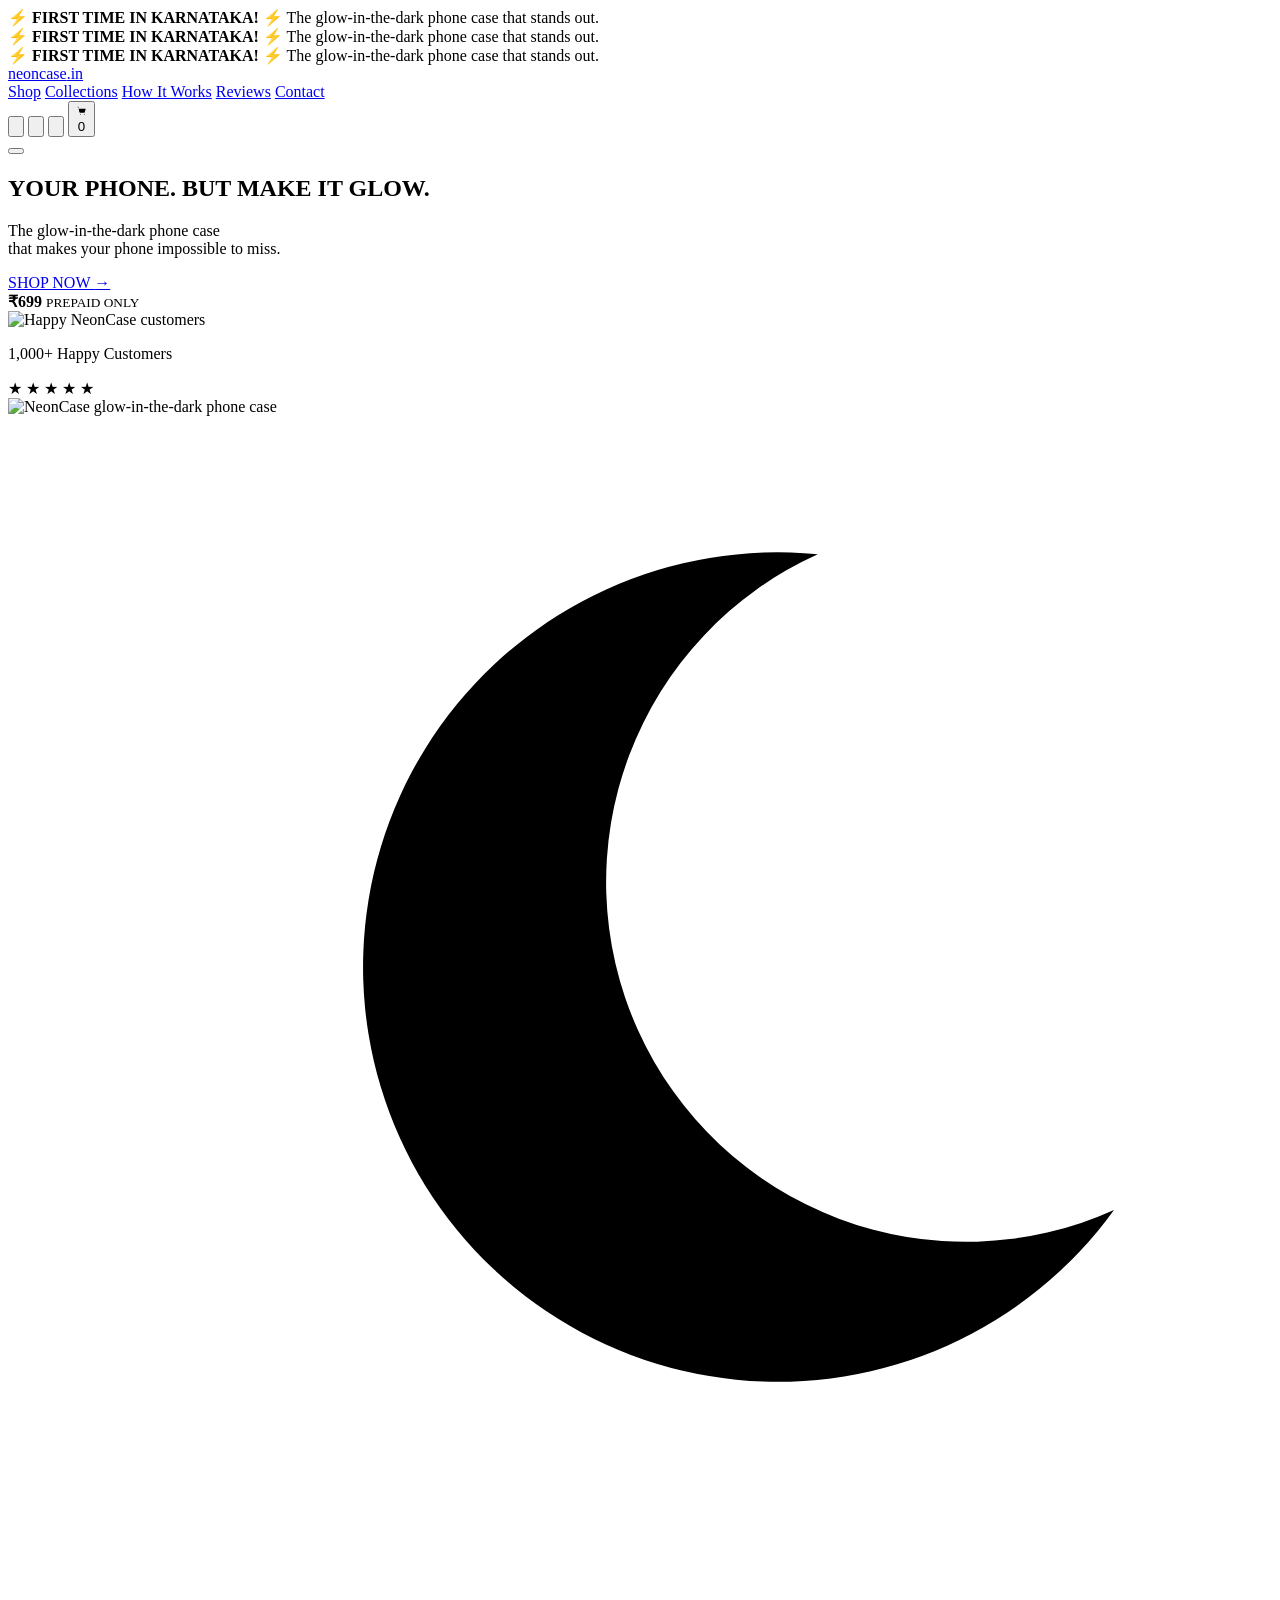
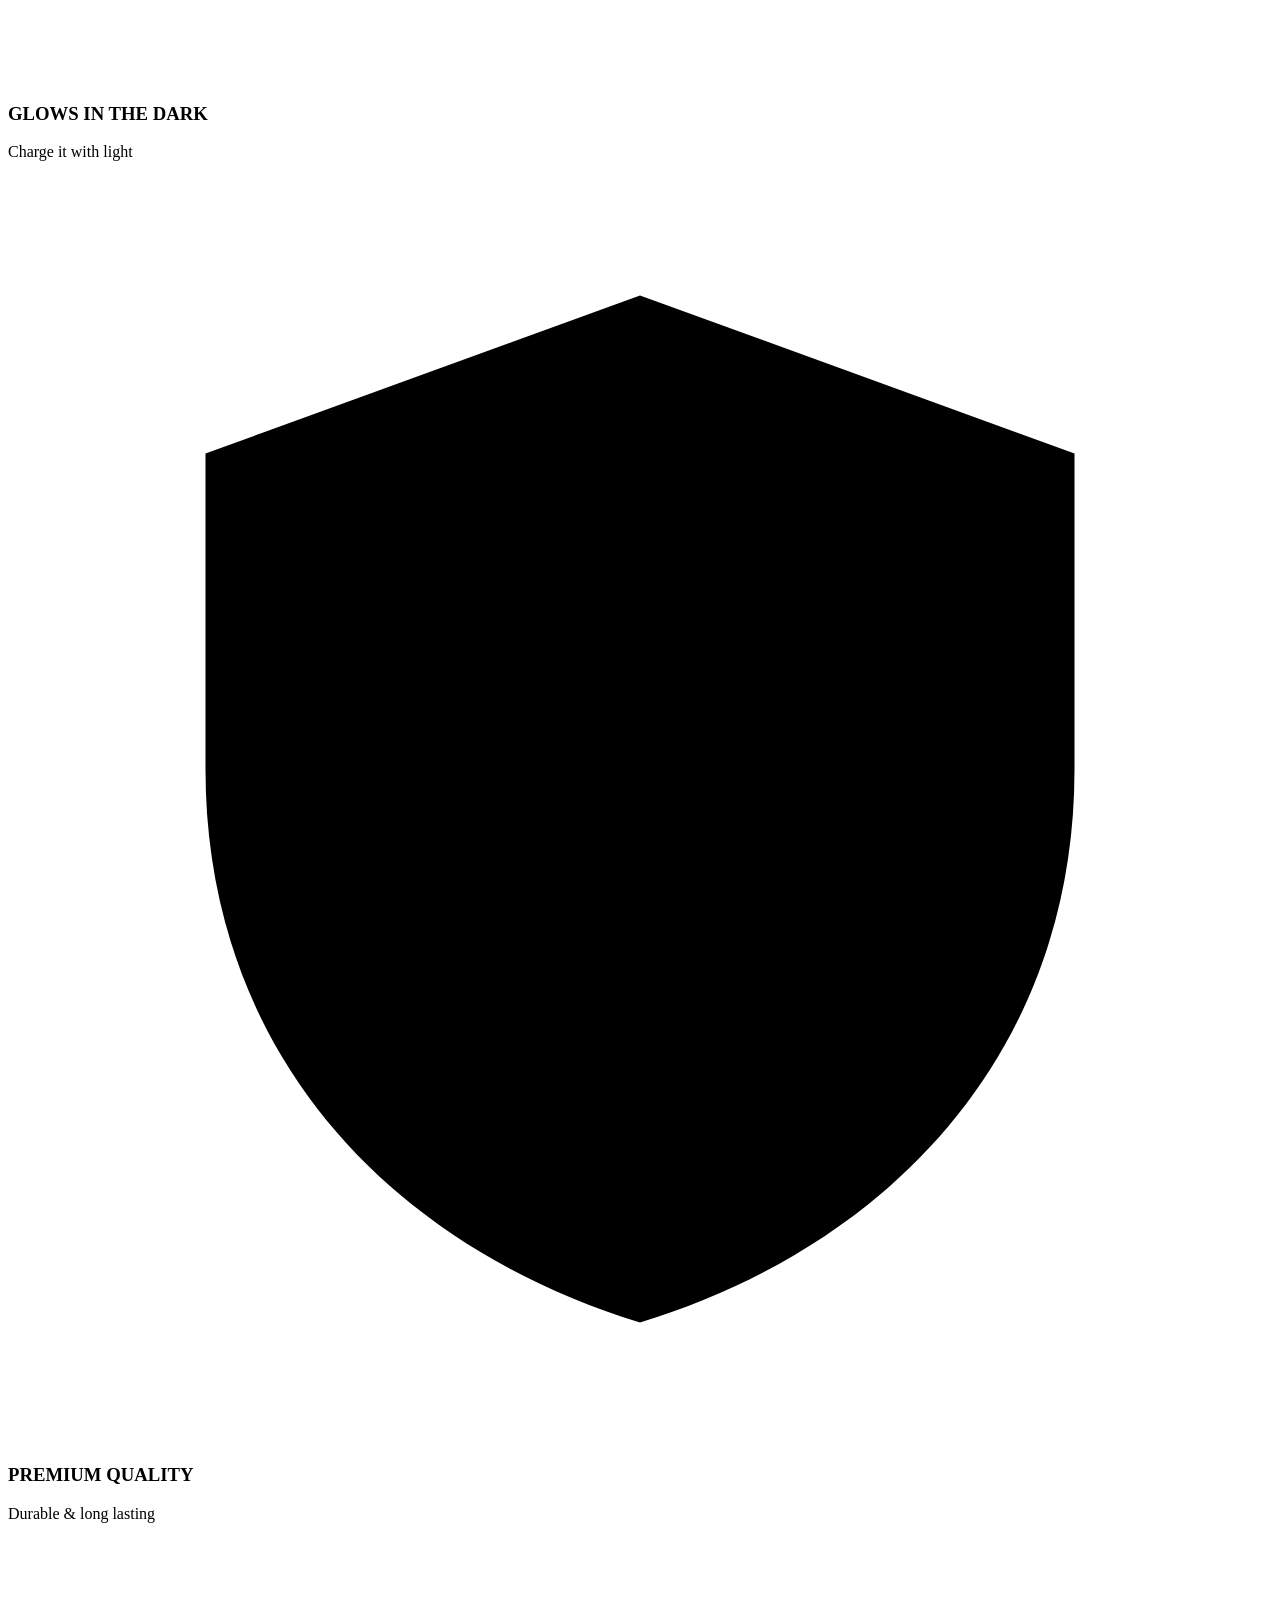
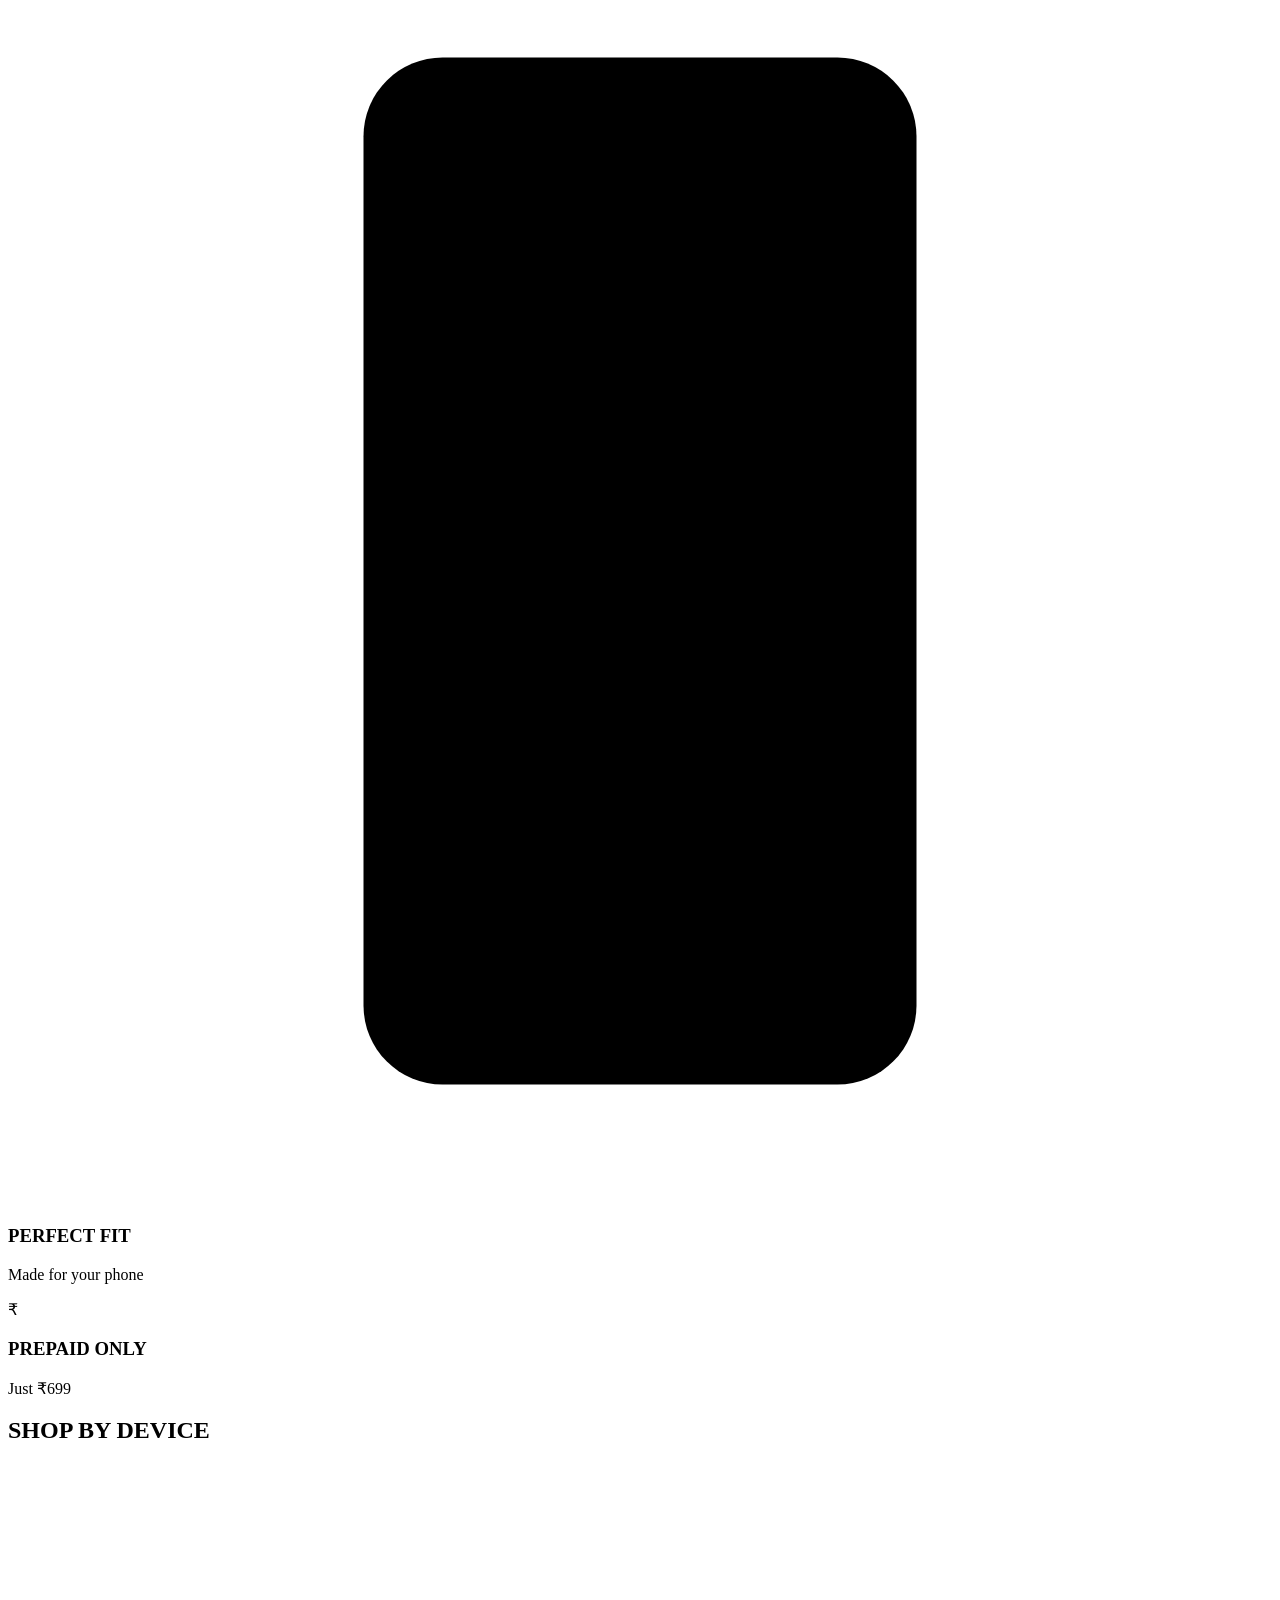
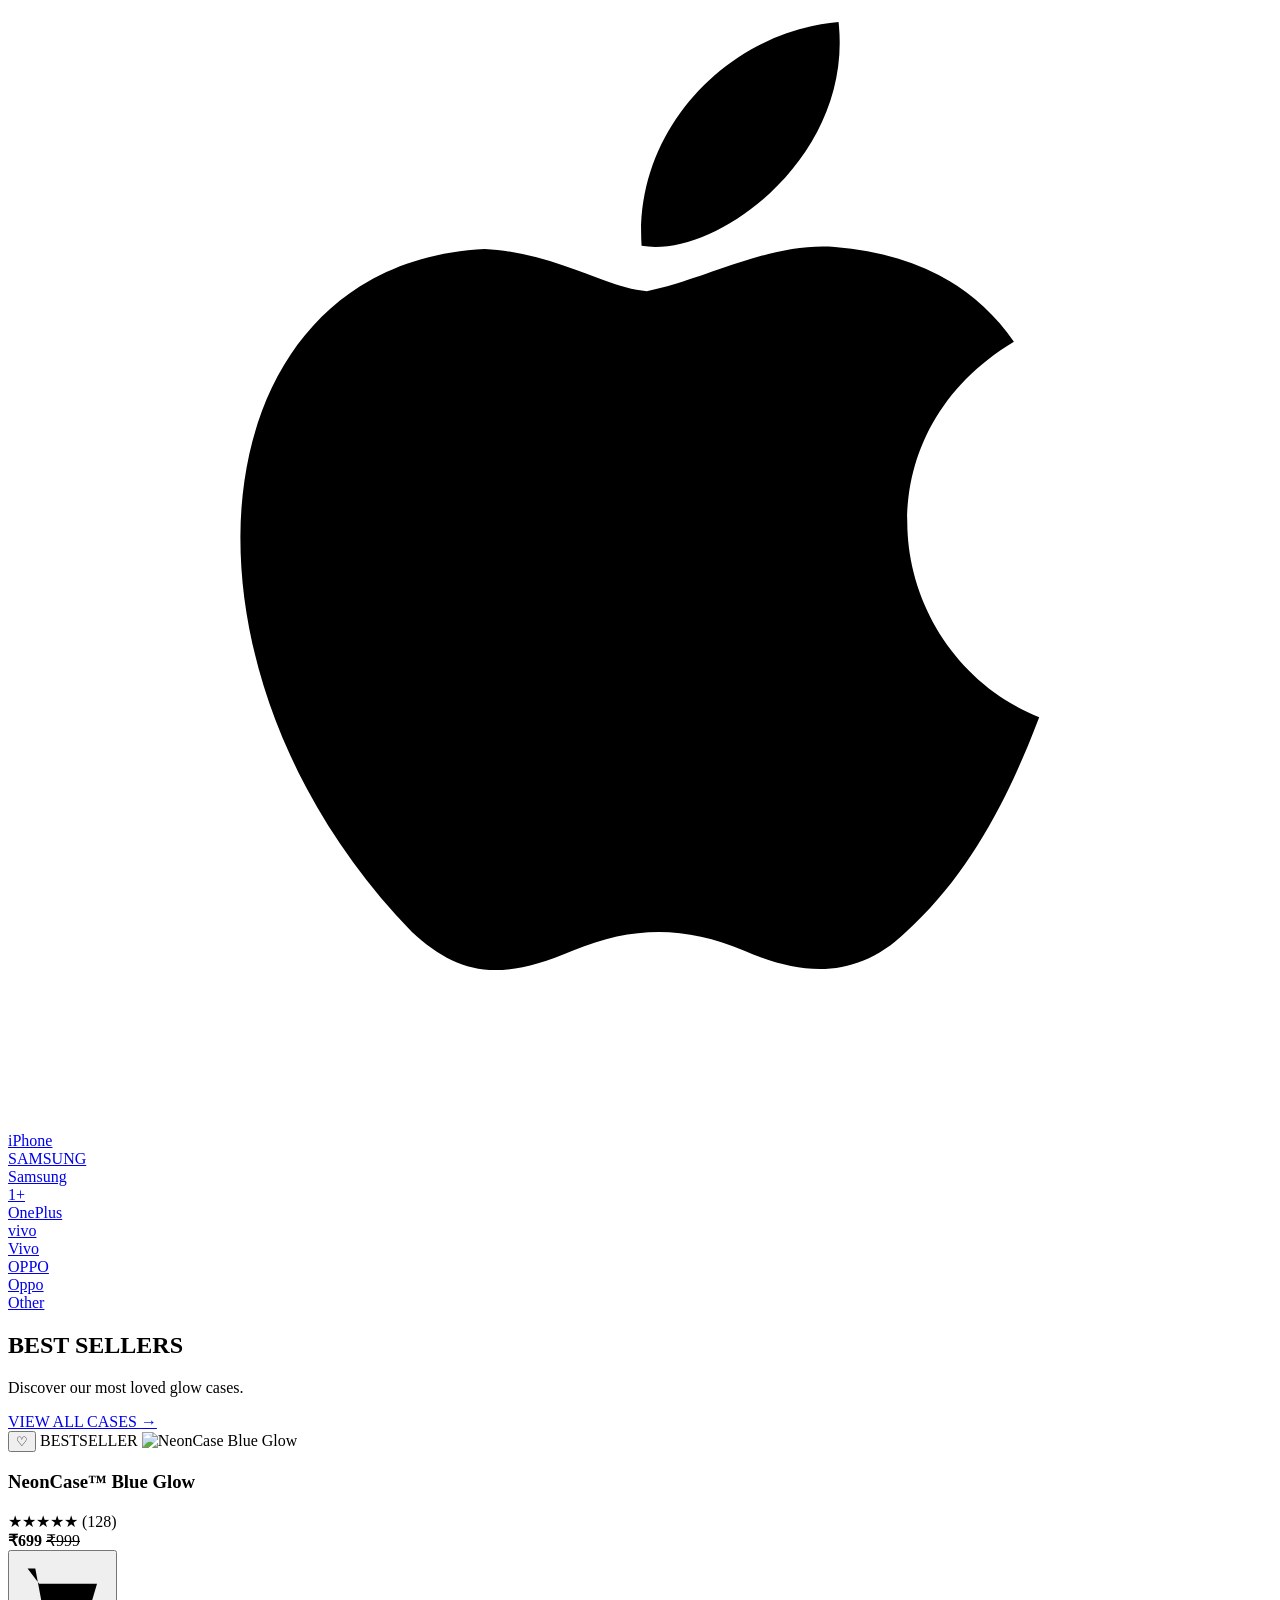
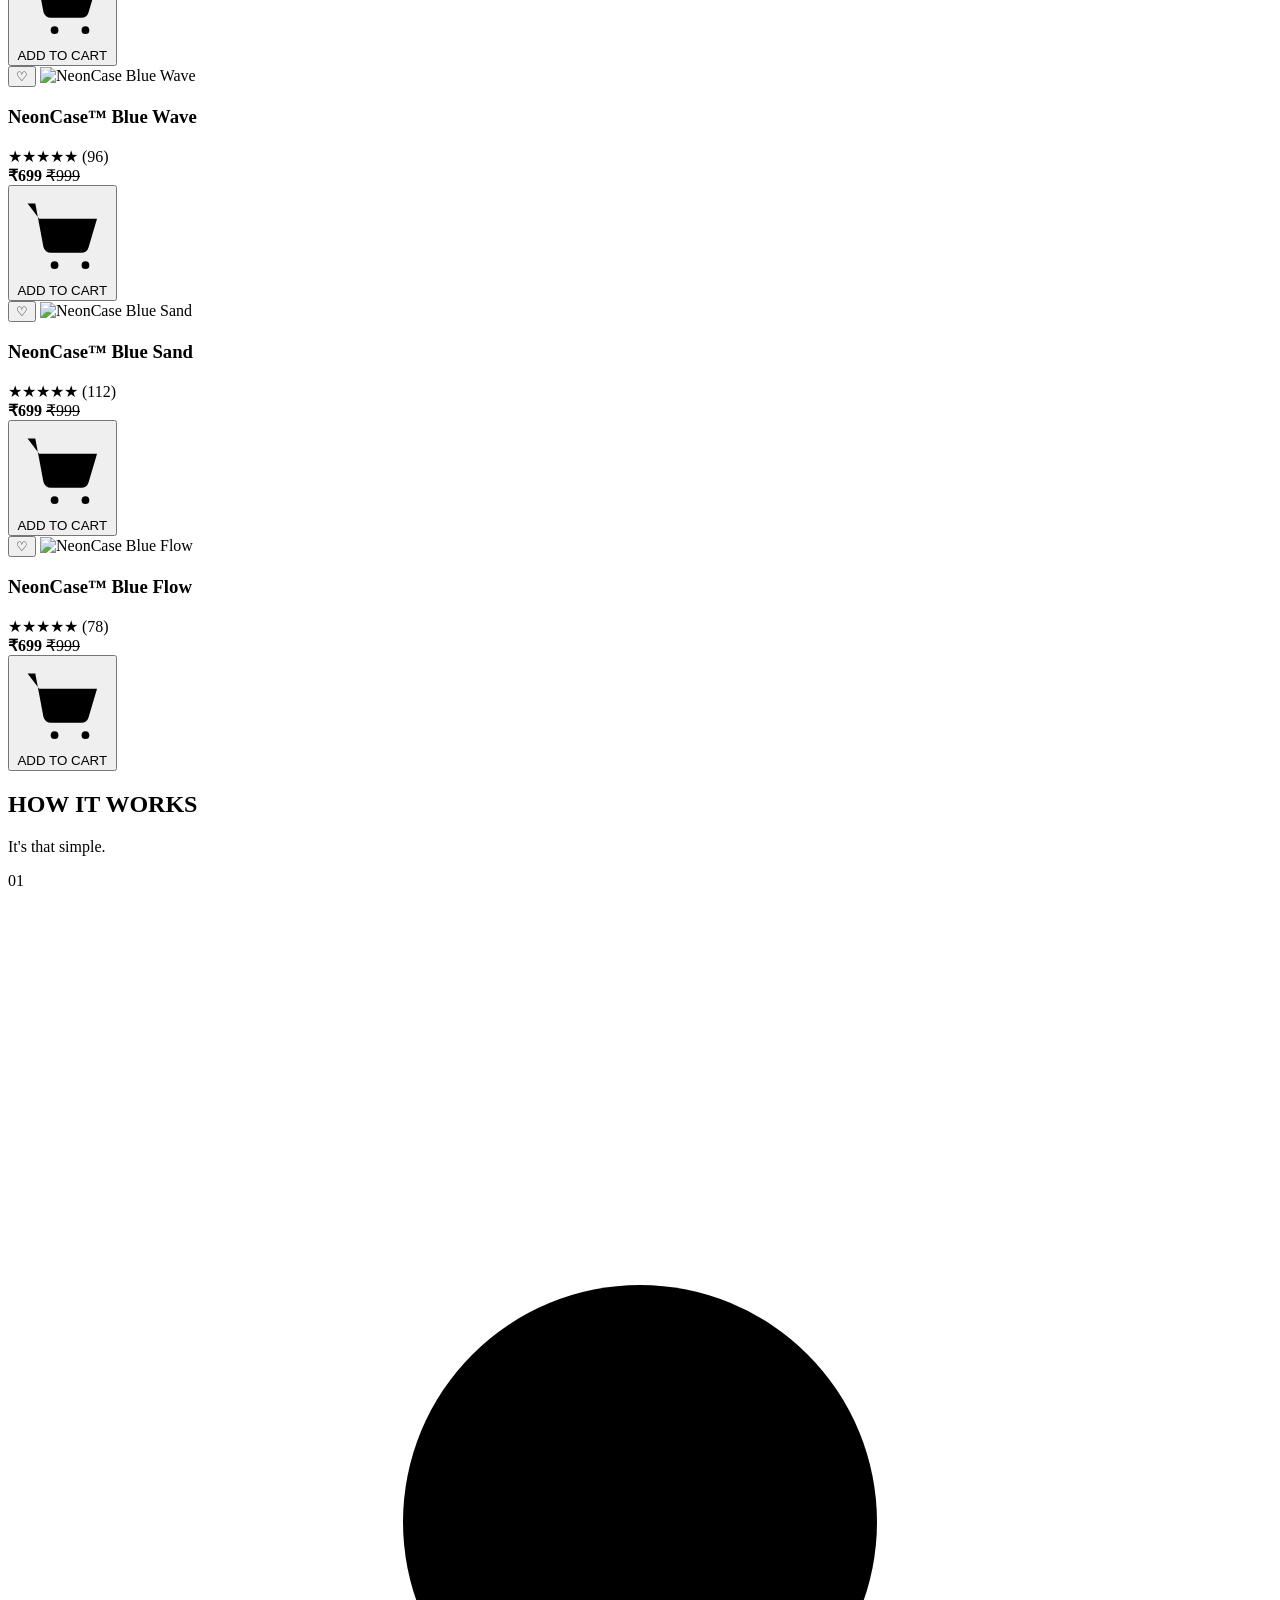
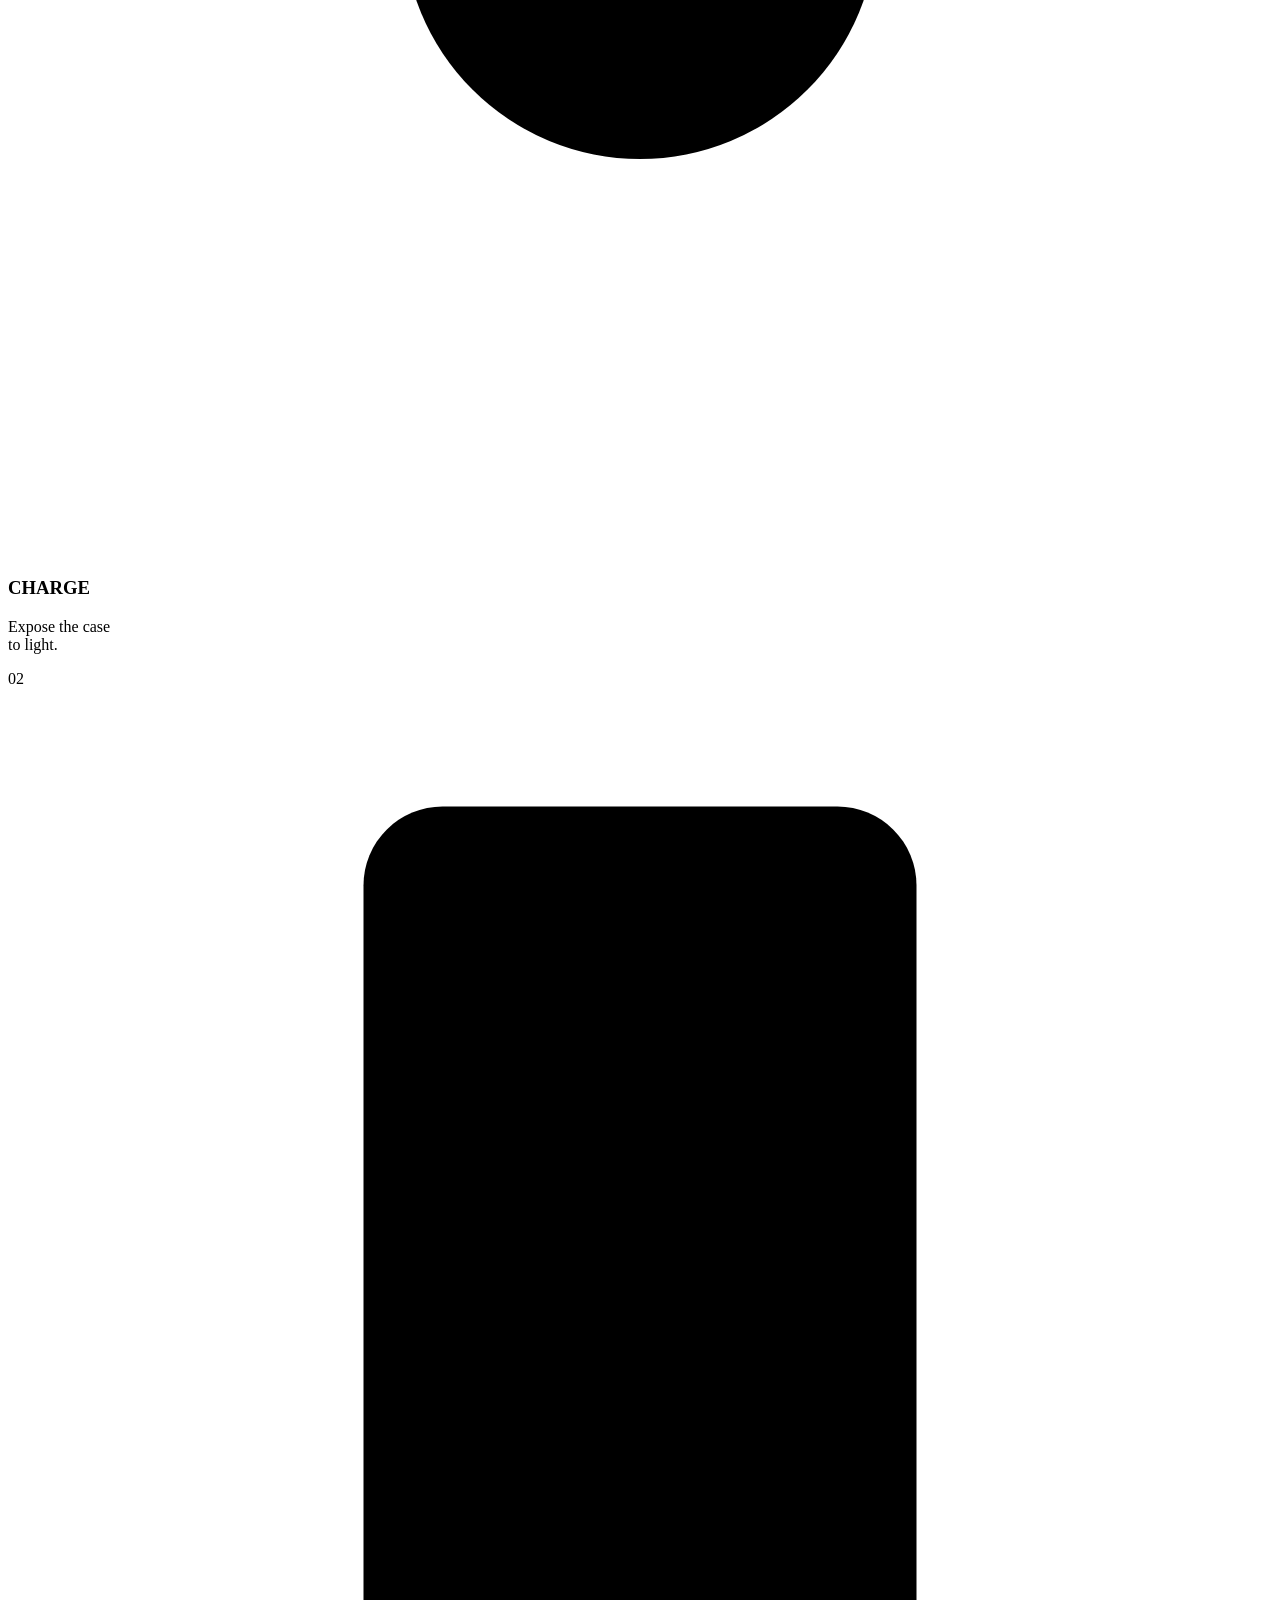
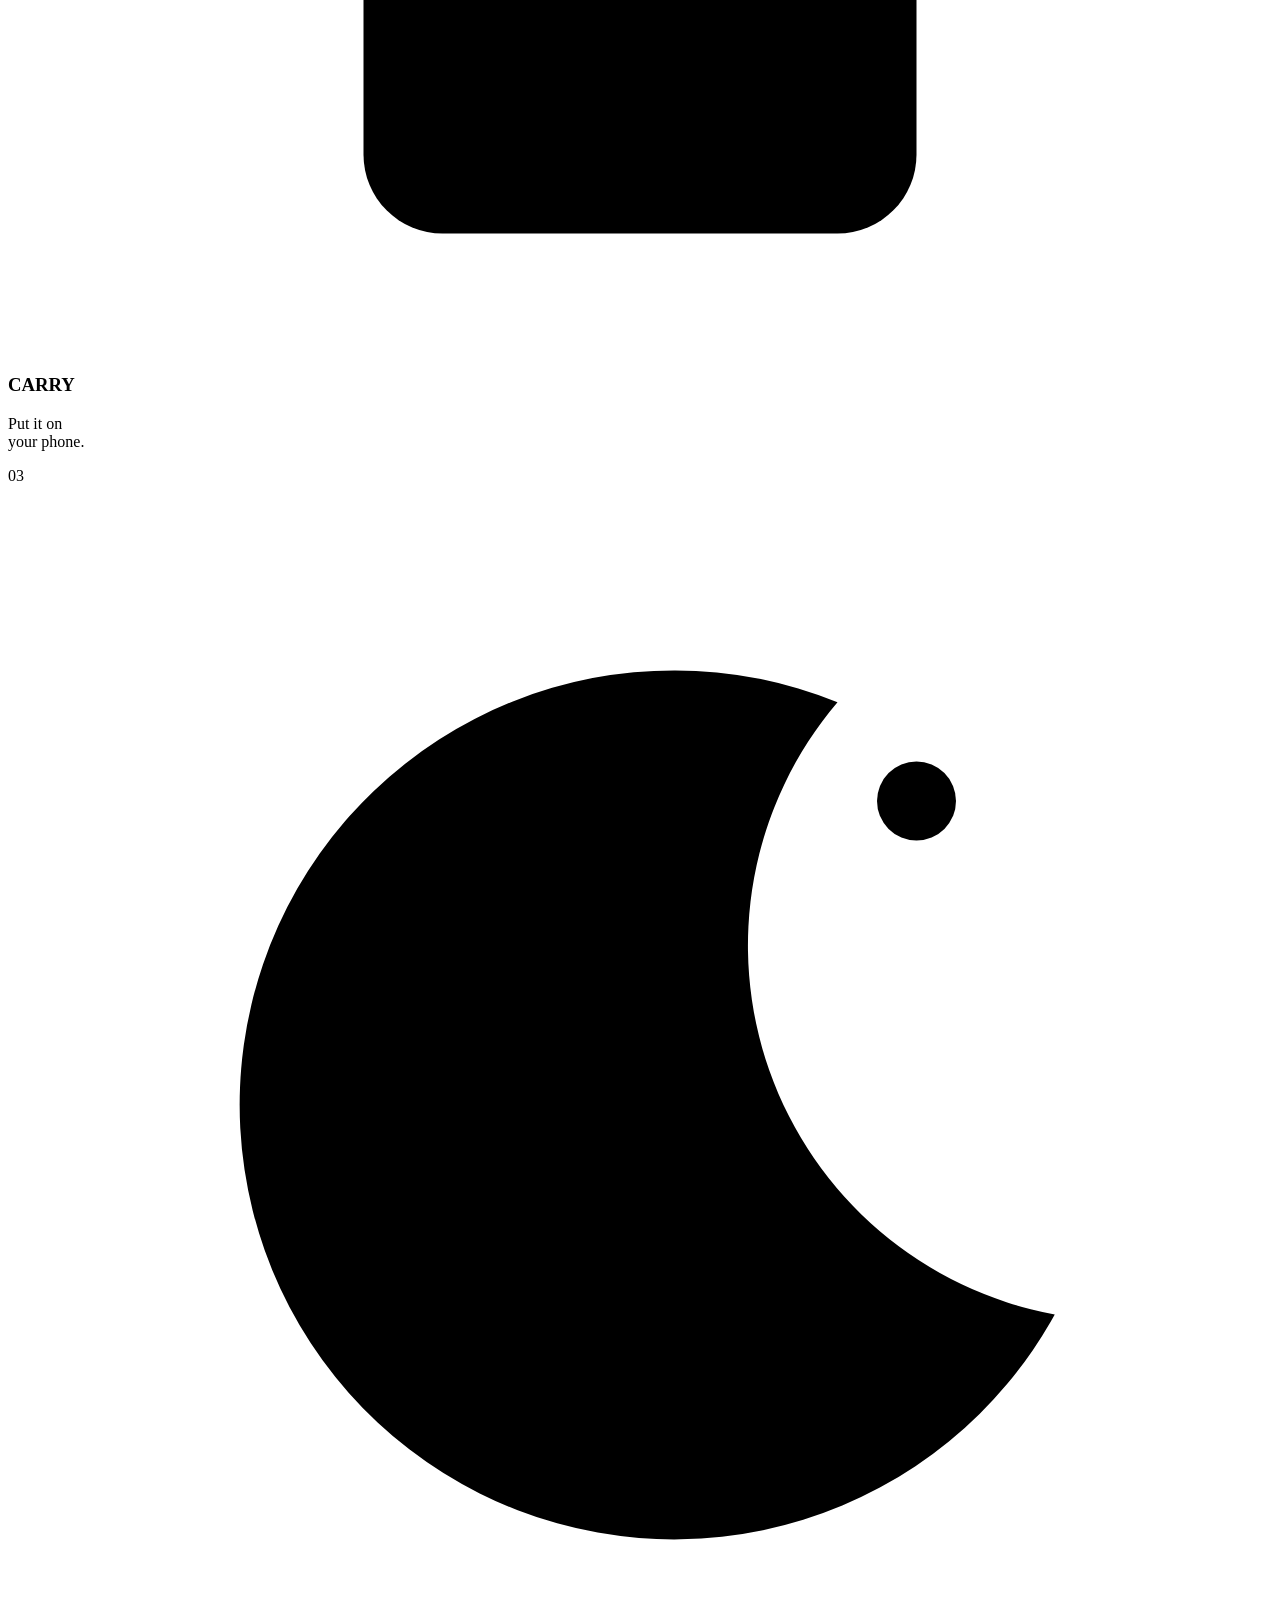
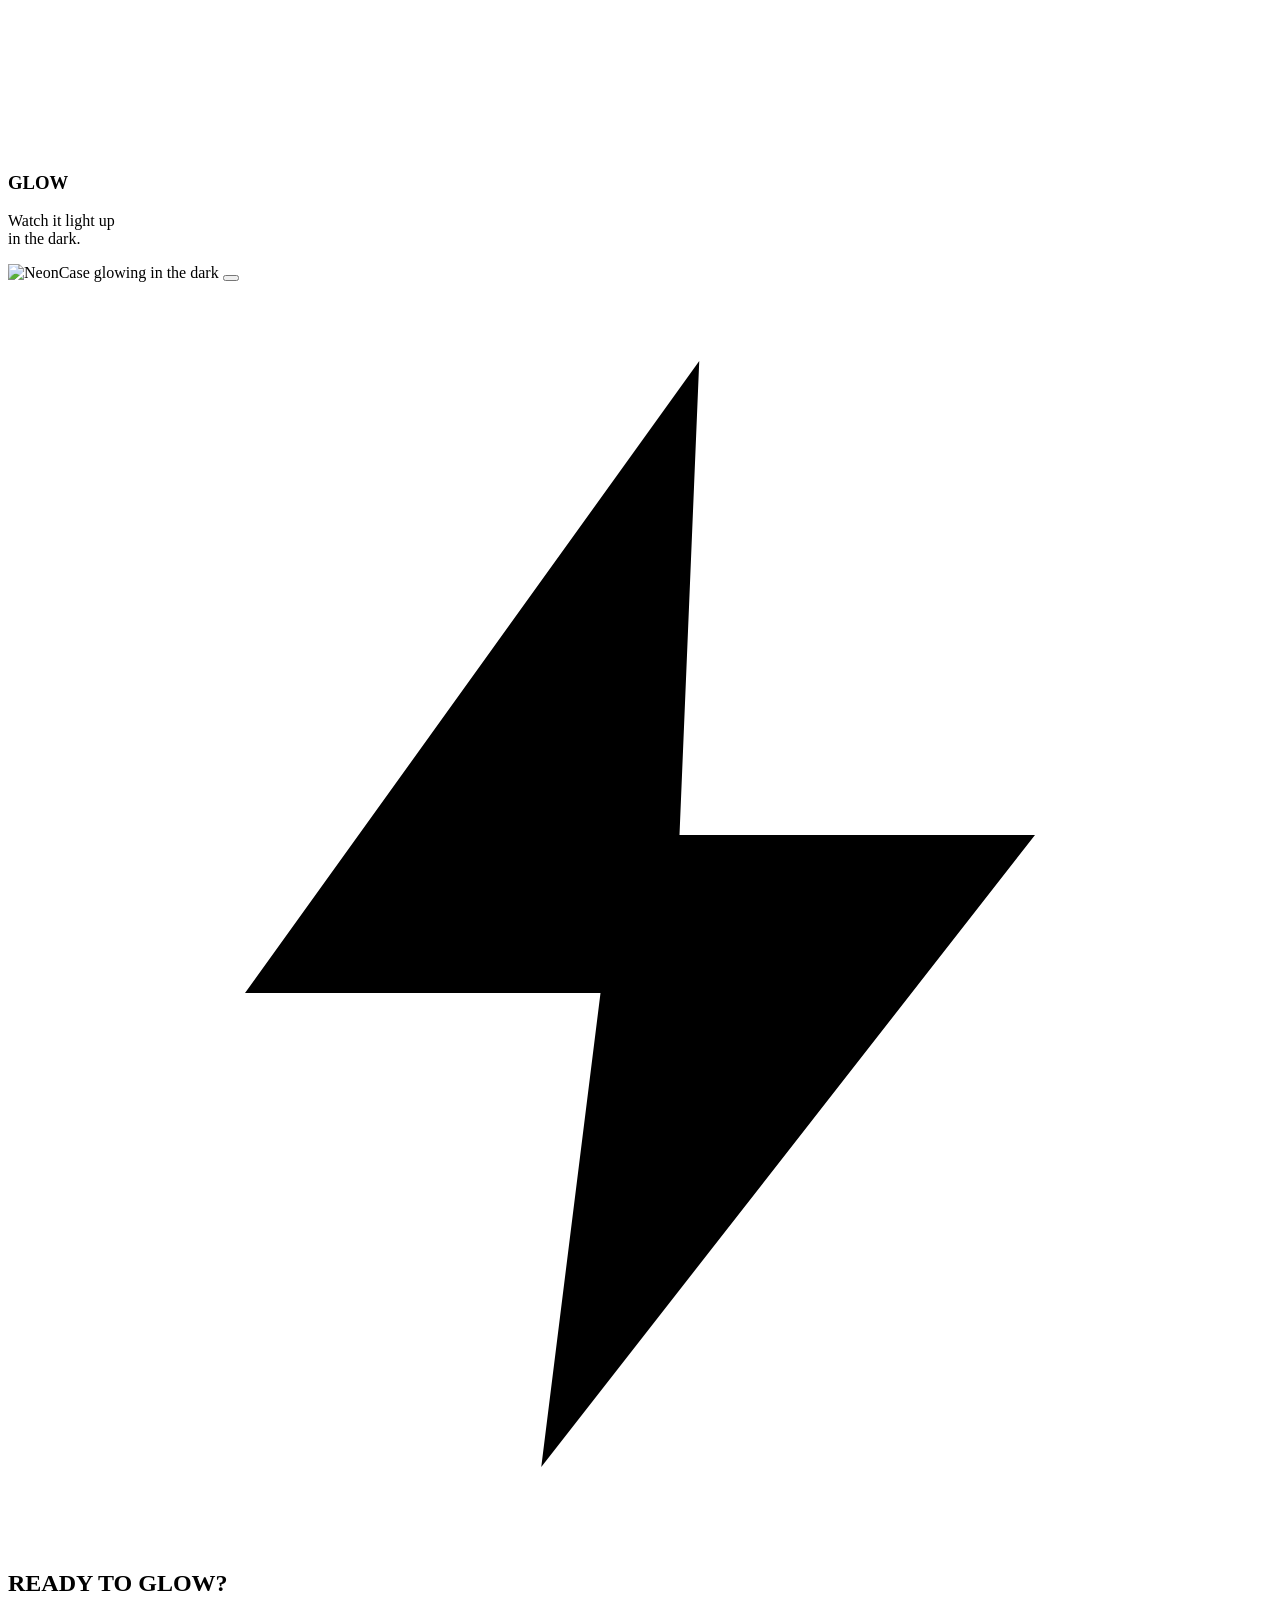
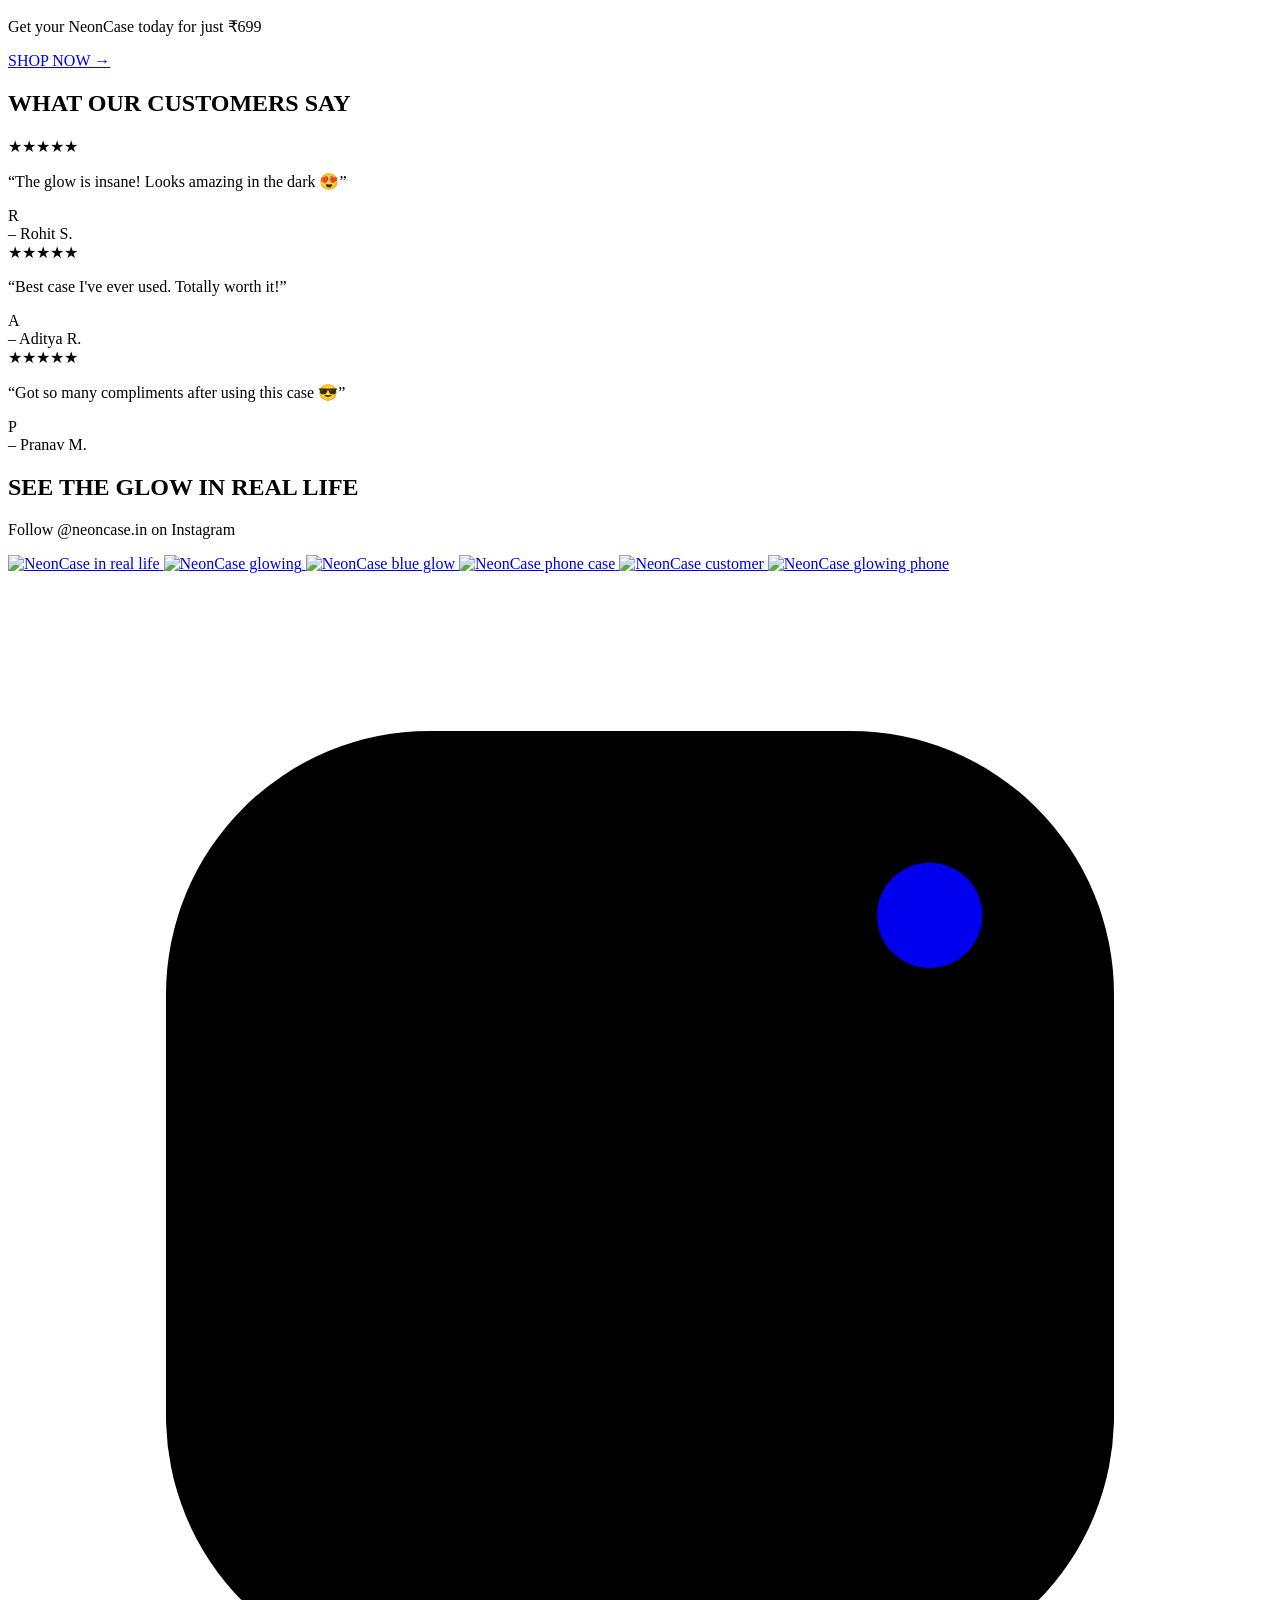
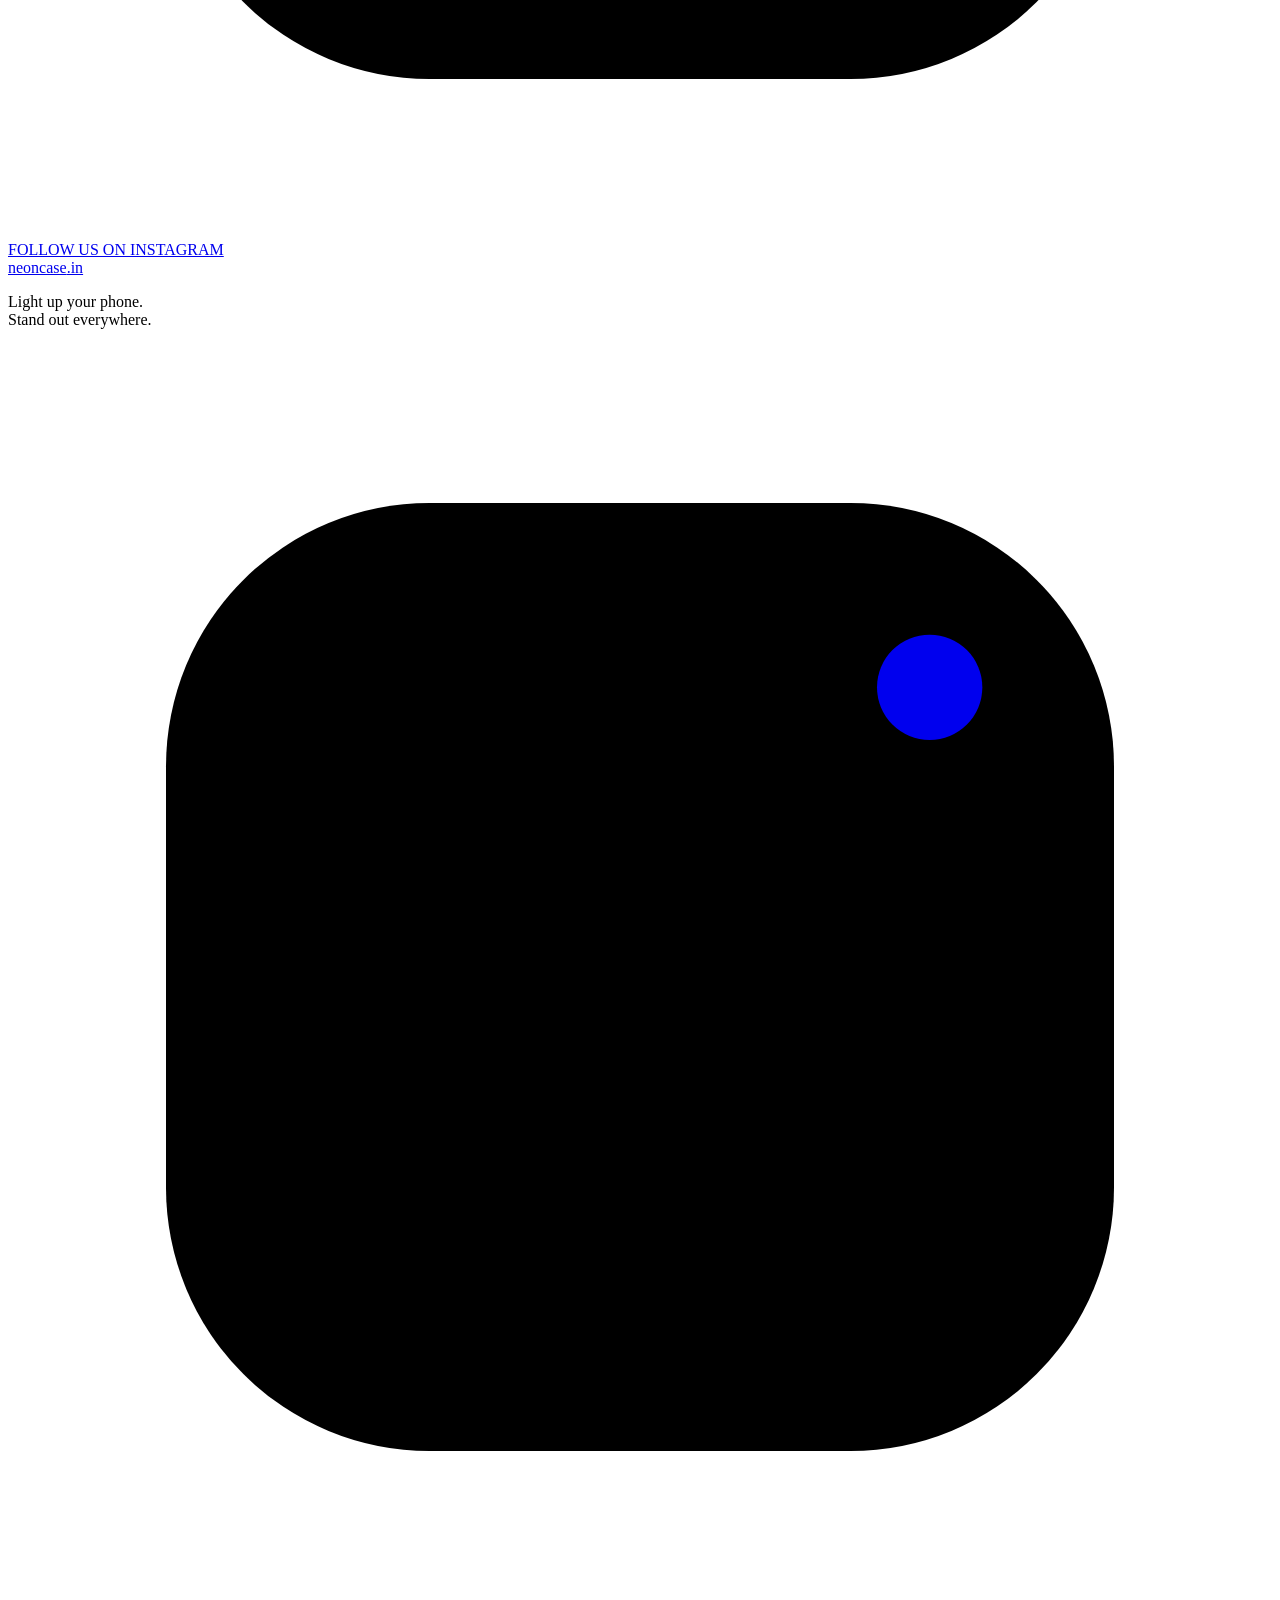
==== index.html @ 2541fa2d "Create index.html" ====
<!DOCTYPE html>
<html lang="en">
<head>
    <meta charset="UTF-8">
    <meta name="viewport" content="width=device-width, initial-scale=1.0">

    <title>NeonCase.in</title>

    <!-- Connect CSS -->
    <link rel="stylesheet" href="style.css">
</head>

<body>

    <!-- =====================================================
         PART 1 — TOP ANNOUNCEMENT BAR + NAVIGATION
    ====================================================== -->

    <!-- TOP BLACK MOVING ANNOUNCEMENT BAR -->
    <div class="announcement-bar">
        <div class="announcement-track">

            <div class="announcement-content">
                <span class="bolt">⚡</span>
                <strong>FIRST TIME IN KARNATAKA!</strong>
                <span class="bolt">⚡</span>
                <span class="announcement-divider"></span>
                <span>The glow-in-the-dark phone case that stands out.</span>
            </div>

            <!-- Duplicate for continuous movement -->
            <div class="announcement-content">
                <span class="bolt">⚡</span>
                <strong>FIRST TIME IN KARNATAKA!</strong>
                <span class="bolt">⚡</span>
                <span class="announcement-divider"></span>
                <span>The glow-in-the-dark phone case that stands out.</span>
            </div>

            <div class="announcement-content">
                <span class="bolt">⚡</span>
                <strong>FIRST TIME IN KARNATAKA!</strong>
                <span class="bolt">⚡</span>
                <span class="announcement-divider"></span>
                <span>The glow-in-the-dark phone case that stands out.</span>
            </div>

        </div>
    </div>


    <!-- MAIN NAVIGATION -->
    <header class="navbar">

        <div class="nav-container">

            <!-- LOGO -->
            <a href="index.html" class="logo">
                neoncase<span>.in</span>
            </a>


            <!-- DESKTOP MENU -->
            <nav class="nav-menu">

                <a href="#shop">Shop</a>
                <a href="#collections">Collections</a>
                <a href="#how-it-works">How It Works</a>
                <a href="#reviews">Reviews</a>
                <a href="#contact">Contact</a>

            </nav>


            <!-- RIGHT SIDE ICONS -->
            <div class="nav-actions">

                <!-- SEARCH -->
                <button class="nav-icon" aria-label="Search">
                    <svg viewBox="0 0 24 24">
                        <circle cx="11" cy="11" r="6.5"></circle>
                        <line x1="16" y1="16" x2="21" y2="21"></line>
                    </svg>
                </button>


                <!-- ACCOUNT -->
                <button class="nav-icon" aria-label="Account">
                    <svg viewBox="0 0 24 24">
                        <circle cx="12" cy="8" r="3.5"></circle>
                        <path d="M5 20c.8-3.3 3.2-5 7-5s6.2 1.7 7 5"></path>
                    </svg>
                </button>


                <!-- WISHLIST -->
                <button class="nav-icon" aria-label="Wishlist">
                    <svg viewBox="0 0 24 24">
                        <path d="M20.8 8.8c0 5.5-8.8 10.3-8.8 10.3S3.2 14.3 3.2 8.8C3.2 6 5.1 4 7.7 4c1.7 0 3.3.9 4.3 2.3C13 4.9 14.6 4 16.3 4c2.6 0 4.5 2 4.5 4.8z"></path>
                    </svg>
                </button>


                <!-- CART -->
                <button class="nav-icon cart-icon" aria-label="Shopping Cart">

                    <svg viewBox="0 0 24 24">
                        <path d="M3 4h2l2.1 11.2a2 2 0 0 0 2 1.6h7.8a2 2 0 0 0 1.9-1.4L21 8H6"></path>
                        <circle cx="10" cy="20" r="1"></circle>
                        <circle cx="18" cy="20" r="1"></circle>
                    </svg>

                    <!-- CART COUNT -->
                    <span class="cart-count">0</span>

                </button>

            </div>


            <!-- MOBILE MENU BUTTON -->
            <button class="mobile-menu-button" aria-label="Open Menu">

                <span></span>
                <span></span>
                <span></span>

            </button>

        </div>

    </header>


    <!-- =====================================================
         FUTURE SECTIONS WILL COME BELOW THIS
         
         PART 2 — HERO
         PART 3 — SHOP BY DEVICE + BEST SELLERS
         PART 4 — HOW IT WORKS + REVIEWS + FOOTER
    ====================================================== -->
<!-- =====================================================
     PART 2 — HERO SECTION
====================================================== -->

<section class="hero-section">

    <div class="hero-container">

        <!-- =========================
             LEFT HERO CONTENT
        ========================== -->

        <div class="hero-content">

            <h1 class="hero-title">
                YOUR PHONE.
                <span>BUT MAKE IT GLOW.</span>
            </h1>

            <p class="hero-description">
                The glow-in-the-dark phone case<br>
                that makes your phone impossible to miss.
            </p>


            <!-- BUTTON + PRICE -->

            <div class="hero-purchase">

                <a href="#shop" class="hero-shop-button">
                    SHOP NOW
                    <span>→</span>
                </a>

                <div class="hero-price">
                    <strong>₹699</strong>
                    <small>PREPAID ONLY</small>
                </div>

            </div>


            <!-- CUSTOMERS -->

            <div class="hero-customers">

                <div class="customer-avatars">
                    <img
                        src="customer-avatars.png"
                        alt="Happy NeonCase customers"
                    >
                </div>

                <div class="customer-info">

                    <p>
                        1,000+ Happy Customers
                    </p>

                    <div class="customer-rating">
                        <span>★</span>
                        <span>★</span>
                        <span>★</span>
                        <span>★</span>
                        <span>★</span>
                    </div>

                </div>

            </div>

        </div>


        <!-- =========================
             RIGHT HERO IMAGE
        ========================== -->

        <div class="hero-image-wrapper">

            <img
                src="hero-phone.png"
                alt="NeonCase glow-in-the-dark phone case"
                class="hero-phone-image"
            >

        </div>

    </div>

</section>
    <!-- =====================================================
     PART 3 — FEATURE STRIP + SHOP BY DEVICE
====================================================== -->


<!-- =====================================================
     BLUE FEATURE STRIP
====================================================== -->

<section class="feature-strip">

    <div class="feature-container">


        <!-- FEATURE 1 -->
        <div class="feature-item">

            <div class="feature-icon">

                <svg viewBox="0 0 32 32">
                    <path d="M20.5 3.5A10.5 10.5 0 1 0 28 20.1A9 9 0 0 1 20.5 3.5Z"></path>
                    <path d="M22 9V6"></path>
                    <path d="M20.5 7.5H23.5"></path>
                </svg>

            </div>

            <div class="feature-text">

                <h3>GLOWS IN THE DARK</h3>

                <p>Charge it with light</p>

            </div>

        </div>



        <!-- FEATURE 2 -->
        <div class="feature-item">

            <div class="feature-icon">

                <svg viewBox="0 0 32 32">
                    <path d="M16 3L27 7V15C27 22 22.5 27 16 29C9.5 27 5 22 5 15V7L16 3Z"></path>
                    <path d="M11.5 16L14.5 19L21 12.5"></path>
                </svg>

            </div>

            <div class="feature-text">

                <h3>PREMIUM QUALITY</h3>

                <p>Durable &amp; long lasting</p>

            </div>

        </div>



        <!-- FEATURE 3 -->
        <div class="feature-item">

            <div class="feature-icon">

                <svg viewBox="0 0 32 32">
                    <rect x="9" y="3" width="14" height="26" rx="2"></rect>
                    <line x1="13" y1="6" x2="19" y2="6"></line>
                    <line x1="14" y1="25" x2="18" y2="25"></line>
                </svg>

            </div>

            <div class="feature-text">

                <h3>PERFECT FIT</h3>

                <p>Made for your phone</p>

            </div>

        </div>



        <!-- FEATURE 4 -->
        <div class="feature-item">

            <div class="feature-icon rupee-icon">
                ₹
            </div>

            <div class="feature-text">

                <h3>PREPAID ONLY</h3>

                <p>Just ₹699</p>

            </div>

        </div>

    </div>

</section>



<!-- =====================================================
     SHOP BY DEVICE
====================================================== -->

<section class="device-section" id="collections">

    <div class="device-container">


        <!-- SECTION TITLE -->

        <div class="device-heading">

            <h2>SHOP BY DEVICE</h2>

        </div>



        <!-- DEVICE CARDS -->

        <div class="device-grid">


            <!-- IPHONE -->

            <a href="#iphone" class="device-card">

                <div class="device-logo apple-logo">

                    <svg viewBox="0 0 24 24">
                        <path d="M17.05 20.28c-.98.95-2.05.8-3.08.35-1.09-.46-2.09-.48-3.24 0-1.44.62-2.2.44-3.06-.35C2.79 15.25 3.51 7.59 9.05 7.31c1.35.07 2.29.74 3.08.8 1.18-.24 2.31-.93 3.57-.84 1.51.12 2.65.72 3.4 1.8-3.12 1.87-2.38 5.98.48 7.13-.57 1.5-1.31 2.97-2.53 4.08zM12.03 7.25C11.88 5.02 13.69 3.18 15.77 3c.29 2.58-2.34 4.5-3.74 4.25z"></path>
                    </svg>

                </div>

                <span>iPhone</span>

            </a>



            <!-- SAMSUNG -->

            <a href="#samsung" class="device-card">

                <div class="device-logo samsung-logo">
                    SAMSUNG
                </div>

                <span>Samsung</span>

            </a>



            <!-- ONEPLUS -->

            <a href="#oneplus" class="device-card">

                <div class="device-logo oneplus-logo">

                    <div class="oneplus-symbol">
                        1+
                    </div>

                </div>

                <span>OnePlus</span>

            </a>



            <!-- VIVO -->

            <a href="#vivo" class="device-card">

                <div class="device-logo vivo-logo">
                    vivo
                </div>

                <span>Vivo</span>

            </a>



            <!-- OPPO -->

            <a href="#oppo" class="device-card">

                <div class="device-logo oppo-logo">
                    OPPO
                </div>

                <span>Oppo</span>

            </a>



            <!-- OTHER -->

            <a href="#other" class="device-card">

                <div class="device-logo other-logo">

                    <span></span>
                    <span></span>
                    <span></span>

                    <span></span>
                    <span></span>
                    <span></span>

                    <span></span>
                    <span></span>
                    <span></span>

                </div>

                <span>Other</span>

            </a>

        </div>

    </div>

            </section>
<!-- =====================================================
     PART 4 — BEST SELLERS + HOW IT WORKS
====================================================== -->


<!-- =====================================================
     BEST SELLERS
====================================================== -->

<section class="best-sellers-section" id="shop">

    <div class="best-sellers-container">


        <!-- SECTION HEADER -->

        <div class="section-header-row">

            <div>
                <h2>BEST SELLERS</h2>

                <p>
                    Discover our most loved glow cases.
                </p>
            </div>

            <a href="#all-cases" class="view-all-link">
                VIEW ALL CASES
                <span>→</span>
            </a>

        </div>



        <!-- PRODUCT GRID -->

        <div class="product-grid">


            <!-- =================================================
                 PRODUCT 1
            ================================================== -->

            <article class="product-card">

                <div class="product-image-area">

                    <button
                        class="wishlist-button"
                        aria-label="Add Blue Glow to wishlist"
                    >
                        ♡
                    </button>

                    <span class="product-badge">
                        BESTSELLER
                    </span>

                    <img
                        src="product-blue-glow.png"
                        alt="NeonCase Blue Glow"
                        class="product-image"
                    >

                </div>


                <div class="product-information">

                    <h3>
                        NeonCase™ Blue Glow
                    </h3>


                    <div class="product-rating">

                        <span class="stars">
                            ★★★★★
                        </span>

                        <span class="review-count">
                            (128)
                        </span>

                    </div>


                    <div class="product-price">

                        <strong>₹699</strong>

                        <del>₹999</del>

                    </div>


                    <button class="add-to-cart-button">

                        <svg viewBox="0 0 24 24">
                            <path d="M3 4h2l2.1 11.2a2 2 0 0 0 2 1.6h7.8a2 2 0 0 0 1.9-1.4L21 8H6"></path>
                            <circle cx="10" cy="20" r="1"></circle>
                            <circle cx="18" cy="20" r="1"></circle>
                        </svg>

                        ADD TO CART

                    </button>

                </div>

            </article>



            <!-- =================================================
                 PRODUCT 2
            ================================================== -->

            <article class="product-card">

                <div class="product-image-area">

                    <button
                        class="wishlist-button"
                        aria-label="Add Blue Wave to wishlist"
                    >
                        ♡
                    </button>

                    <img
                        src="product-blue-wave.png"
                        alt="NeonCase Blue Wave"
                        class="product-image"
                    >

                </div>


                <div class="product-information">

                    <h3>
                        NeonCase™ Blue Wave
                    </h3>


                    <div class="product-rating">

                        <span class="stars">
                            ★★★★★
                        </span>

                        <span class="review-count">
                            (96)
                        </span>

                    </div>


                    <div class="product-price">

                        <strong>₹699</strong>

                        <del>₹999</del>

                    </div>


                    <button class="add-to-cart-button">

                        <svg viewBox="0 0 24 24">
                            <path d="M3 4h2l2.1 11.2a2 2 0 0 0 2 1.6h7.8a2 2 0 0 0 1.9-1.4L21 8H6"></path>
                            <circle cx="10" cy="20" r="1"></circle>
                            <circle cx="18" cy="20" r="1"></circle>
                        </svg>

                        ADD TO CART

                    </button>

                </div>

            </article>



            <!-- =================================================
                 PRODUCT 3
            ================================================== -->

            <article class="product-card">

                <div class="product-image-area">

                    <button
                        class="wishlist-button"
                        aria-label="Add Blue Sand to wishlist"
                    >
                        ♡
                    </button>

                    <img
                        src="product-blue-sand.png"
                        alt="NeonCase Blue Sand"
                        class="product-image"
                    >

                </div>


                <div class="product-information">

                    <h3>
                        NeonCase™ Blue Sand
                    </h3>


                    <div class="product-rating">

                        <span class="stars">
                            ★★★★★
                        </span>

                        <span class="review-count">
                            (112)
                        </span>

                    </div>


                    <div class="product-price">

                        <strong>₹699</strong>

                        <del>₹999</del>

                    </div>


                    <button class="add-to-cart-button">

                        <svg viewBox="0 0 24 24">
                            <path d="M3 4h2l2.1 11.2a2 2 0 0 0 2 1.6h7.8a2 2 0 0 0 1.9-1.4L21 8H6"></path>
                            <circle cx="10" cy="20" r="1"></circle>
                            <circle cx="18" cy="20" r="1"></circle>
                        </svg>

                        ADD TO CART

                    </button>

                </div>

            </article>



            <!-- =================================================
                 PRODUCT 4
            ================================================== -->

            <article class="product-card">

                <div class="product-image-area">

                    <button
                        class="wishlist-button"
                        aria-label="Add Blue Flow to wishlist"
                    >
                        ♡
                    </button>

                    <img
                        src="product-blue-flow.png"
                        alt="NeonCase Blue Flow"
                        class="product-image"

                    >

                </div>


                <div class="product-information">

                    <h3>
                        NeonCase™ Blue Flow
                    </h3>


                    <div class="product-rating">

                        <span class="stars">
                            ★★★★★
                        </span>

                        <span class="review-count">
                            (78)
                        </span>

                    </div>


                    <div class="product-price">

                        <strong>₹699</strong>

                        <del>₹999</del>

                    </div>


                    <button class="add-to-cart-button">

                        <svg viewBox="0 0 24 24">
                            <path d="M3 4h2l2.1 11.2a2 2 0 0 0 2 1.6h7.8a2 2 0 0 0 1.9-1.4L21 8H6"></path>
                            <circle cx="10" cy="20" r="1"></circle>
                            <circle cx="18" cy="20" r="1"></circle>
                        </svg>

                        ADD TO CART

                    </button>

                </div>

            </article>

        </div>

    </div>

</section>



<!-- =====================================================
     HOW IT WORKS
====================================================== -->

<section class="how-it-works-section" id="how-it-works">

    <div class="how-it-works-container">


        <!-- LEFT -->

        <div class="how-content">

            <h2>
                HOW IT WORKS
            </h2>

            <p class="how-subtitle">
                It's that simple.
            </p>


            <div class="how-steps">


                <!-- STEP 01 -->

                <div class="how-step">

                    <div class="step-number">
                        01
                    </div>

                    <div class="step-icon">

                        <svg viewBox="0 0 32 32">

                            <circle cx="16" cy="16" r="6"></circle>

                            <line x1="16" y1="3" x2="16" y2="7"></line>
                            <line x1="16" y1="25" x2="16" y2="29"></line>

                            <line x1="3" y1="16" x2="7" y2="16"></line>
                            <line x1="25" y1="16" x2="29" y2="16"></line>

                            <line x1="6.5" y1="6.5" x2="9.5" y2="9.5"></line>
                            <line x1="22.5" y1="22.5" x2="25.5" y2="25.5"></line>

                            <line x1="22.5" y1="9.5" x2="25.5" y2="6.5"></line>
                            <line x1="6.5" y1="25.5" x2="9.5" y2="22.5"></line>

                        </svg>

                    </div>

                    <div class="step-text">

                        <h3>CHARGE</h3>

                        <p>
                            Expose the case<br>
                            to light.
                        </p>

                    </div>

                </div>



                <!-- STEP 02 -->

                <div class="how-step">

                    <div class="step-number">
                        02
                    </div>

                    <div class="step-icon">

                        <svg viewBox="0 0 32 32">

                            <rect
                                x="9"
                                y="3"
                                width="14"
                                height="26"
                                rx="2"
                            ></rect>

                            <line
                                x1="13"
                                y1="6"
                                x2="19"
                                y2="6"
                            ></line>

                            <line
                                x1="14"
                                y1="25"
                                x2="18"
                                y2="25"
                            ></line>

                        </svg>

                    </div>

                    <div class="step-text">

                        <h3>CARRY</h3>

                        <p>
                            Put it on<br>
                            your phone.
                        </p>

                    </div>

                </div>



                <!-- STEP 03 -->

                <div class="how-step">

                    <div class="step-number">
                        03
                    </div>

                    <div class="step-icon moon-icon">

                        <svg viewBox="0 0 32 32">

                            <path
                                d="M21 5.5A11 11 0 1 0 26.5 21A9.5 9.5 0 0 1 21 5.5Z"
                            ></path>

                            <circle
                                cx="23"
                                cy="8"
                                r="1"
                            ></circle>

                        </svg>

                    </div>

                    <div class="step-text">

                        <h3>GLOW</h3>

                        <p>
                            Watch it light up<br>
                            in the dark.
                        </p>

                    </div>

                </div>

            </div>

        </div>



        <!-- RIGHT VIDEO / IMAGE -->

        <div class="how-video">

            <img
                src="how-it-works-video.png"
                alt="NeonCase glowing in the dark"
            >

            <button
                class="video-play-button"
                aria-label="Play How It Works video"
            >

                <span></span>

            </button>

        </div>

    </div>

</section>
    <!-- =====================================================
     PART 5 — READY TO GLOW + REVIEWS + INSTAGRAM + FOOTER
====================================================== -->


<!-- =====================================================
     READY TO GLOW CTA
====================================================== -->

<section class="ready-glow-section">

    <div class="ready-glow-container">

        <div class="ready-glow-icon">

            <svg viewBox="0 0 32 32">
                <path d="M17.5 2L6 18h9l-1.5 12L26 14h-9z"></path>
            </svg>

        </div>


        <div class="ready-glow-content">

            <h2>
                READY TO GLOW?
            </h2>

            <p>
                Get your NeonCase today for just ₹699
            </p>

        </div>


        <a href="#shop" class="ready-glow-button">

            SHOP NOW

            <span>→</span>

        </a>

    </div>

</section>



<!-- =====================================================
     CUSTOMER REVIEWS
====================================================== -->

<section class="reviews-section" id="reviews">

    <div class="reviews-container">


        <div class="reviews-heading">

            <h2>
                WHAT OUR CUSTOMERS SAY
            </h2>

        </div>


        <div class="reviews-grid">


            <!-- REVIEW 1 -->

            <article class="review-card">

                <div class="review-stars">
                    ★★★★★
                </div>

                <p class="review-quote">
                    “The glow is insane! Looks amazing
                    in the dark 😍”
                </p>

                <div class="review-author">

                    <div class="review-avatar">
                        R
                    </div>

                    <span>
                        – Rohit S.
                    </span>

                </div>

            </article>



            <!-- REVIEW 2 -->

            <article class="review-card">

                <div class="review-stars">
                    ★★★★★
                </div>

                <p class="review-quote">
                    “Best case I've ever used.
                    Totally worth it!”
                </p>

                <div class="review-author">

                    <div class="review-avatar">
                        A
                    </div>

                    <span>
                        – Aditya R.
                    </span>

                </div>

            </article>



            <!-- REVIEW 3 -->

            <article class="review-card">

                <div class="review-stars">
                    ★★★★★
                </div>

                <p class="review-quote">
                    “Got so many compliments after
                    using this case 😎”
                </p>

                <div class="review-author">

                    <div class="review-avatar">
                        P
                    </div>

                    <span>
                        – Pranav M.
                    </span>

                </div>

            </article>

        </div>

    </div>

</section>



<!-- =====================================================
     INSTAGRAM / REAL LIFE
====================================================== -->

<section class="instagram-section">

    <div class="instagram-container">


        <div class="instagram-heading">

            <h2>
                SEE THE GLOW IN REAL LIFE
            </h2>

            <p>
                Follow @neoncase.in on Instagram
            </p>

        </div>


        <!-- INSTAGRAM IMAGE GRID -->

        <div class="instagram-grid">

            <a href="#" class="instagram-image">
                <img
                    src="instagram-1.png"
                    alt="NeonCase in real life"
                >
            </a>

            <a href="#" class="instagram-image">
                <img
                    src="instagram-2.png"
                    alt="NeonCase glowing"
                >
            </a>

            <a href="#" class="instagram-image">
                <img
                    src="instagram-3.png"
                    alt="NeonCase blue glow"
                >
            </a>

            <a href="#" class="instagram-image">
                <img
                    src="instagram-4.png"
                    alt="NeonCase phone case"
                >
            </a>

            <a href="#" class="instagram-image">
                <img
                    src="instagram-5.png"
                    alt="NeonCase customer"
                >
            </a>

            <a href="#" class="instagram-image">
                <img
                    src="instagram-6.png"
                    alt="NeonCase glowing phone"
                >
            </a>

        </div>


        <!-- INSTAGRAM BUTTON -->

        <a href="#" class="instagram-follow-button">

            <svg viewBox="0 0 24 24">

                <rect
                    x="3"
                    y="3"
                    width="18"
                    height="18"
                    rx="5"
                ></rect>

                <circle
                    cx="12"
                    cy="12"
                    r="4"
                ></circle>

                <circle
                    cx="17.5"
                    cy="6.5"
                    r="1"
                    fill="currentColor"
                    stroke="none"
                ></circle>

            </svg>

            FOLLOW US ON INSTAGRAM

        </a>

    </div>

</section>



<!-- =====================================================
     FOOTER
====================================================== -->

<footer class="site-footer" id="contact">

    <div class="footer-container">


        <!-- =================================================
             FOOTER BRAND
        ================================================== -->

        <div class="footer-brand">

            <a href="index.html" class="footer-logo">
                neoncase<span>.in</span>
            </a>

            <p class="footer-tagline">
                Light up your phone.<br>
                Stand out everywhere.
            </p>


            <div class="footer-socials">

                <!-- Instagram -->

                <a href="#" aria-label="Instagram">

                    <svg viewBox="0 0 24 24">

                        <rect
                            x="3"
                            y="3"
                            width="18"
                            height="18"
                            rx="5"
                        ></rect>

                        <circle
                            cx="12"
                            cy="12"
                            r="4"
                        ></circle>

                        <circle
                            cx="17.5"
                            cy="6.5"
                            r="1"
                            fill="currentColor"
                            stroke="none"
                        ></circle>

                    </svg>

                </a>


                <!-- WhatsApp -->

                <a href="#" aria-label="WhatsApp">

                    <svg viewBox="0 0 24 24">

                        <path
                            d="M20 11.5a8 8 0 0 1-11.8 7L4 20l1.5-4A8 8 0 1 1 20 11.5Z"
                        ></path>

                        <path
                            d="M9 8.5c.3-.4.6-.4.9-.1l.9 1c.2.2.2.5 0 .8l-.4.5c.5 1 1.3 1.8 2.3 2.3l.5-.4c.3-.2.6-.2.8 0l1 .9c.3.3.3.6-.1.9-.5.5-1.2.6-1.8.4-2.6-.8-4.6-2.8-5.4-5.4-.2-.7-.1-1.4.3-1.9Z"
                        ></path>

                    </svg>

                </a>

            </div>

        </div>



        <!-- =================================================
             SHOP
        ================================================== -->

        <div class="footer-column">

            <h3>
                SHOP
            </h3>

            <a href="#shop">
                All Cases
            </a>

            <a href="#iphone">
                iPhone
            </a>

            <a href="#samsung">
                Samsung
            </a>

            <a href="#oneplus">
                OnePlus
            </a>

            <a href="#other">
                Other Models
            </a>

        </div>



        <!-- =================================================
             HELP
        ================================================== -->

        <div class="footer-column">

            <h3>
                HELP
            </h3>

            <a href="#">
                Track Order
            </a>

            <a href="#">
                Shipping
            </a>

            <a href="#">
                Returns
            </a>

            <a href="#">
                FAQs
            </a>

        </div>



        <!-- =================================================
             COMPANY
        ================================================== -->

        <div class="footer-column">

            <h3>
                COMPANY
            </h3>

            <a href="#">
                About Us
            </a>

            <a href="#contact">
                Contact Us
            </a>

            <a href="#">
                Privacy Policy
            </a>

            <a href="#">
                Terms &amp; Conditions
            </a>

        </div>



        <!-- =================================================
             CONTACT
        ================================================== -->

        <div class="footer-column footer-contact">

            <h3>
                CONTACT
            </h3>


            <!-- WhatsApp -->

            <a href="tel:+917975386834" class="contact-item">

                <svg viewBox="0 0 24 24">

                    <path
                        d="M20 11.5a8 8 0 0 1-11.8 7L4 20l1.5-4A8 8 0 1 1 20 11.5Z"
                    ></path>

                    <path
                        d="M9 8.5c.3-.4.6-.4.9-.1l.9 1c.2.2.2.5 0 .8l-.4.5c.5 1 1.3 1.8 2.3 2.3l.5-.4c.3-.2.6-.2.8 0l1 .9c.3.3.3.6-.1.9-.5.5-1.2.6-1.8.4-2.6-.8-4.6-2.8-5.4-5.4-.2-.7-.1-1.4.3-1.9Z"
                    ></path>

                </svg>

                <span>
                    +91 79753 86834
                </span>

            </a>


            <!-- Email -->

            <a
                href="mailto:neoncase.in@gmail.com"
                class="contact-item"
            >

                <svg viewBox="0 0 24 24">

                    <rect
                        x="3"
                        y="5"
                        width="18"
                        height="14"
                        rx="2"
                    ></rect>

                    <polyline
                        points="4,7 12,13 20,7"
                    ></polyline>

                </svg>

                <span>
                    neoncase.in@gmail.com
                </span>

            </a>


            <!-- Instagram -->

            <a href="#" class="contact-item">

                <svg viewBox="0 0 24 24">

                    <rect
                        x="3"
                        y="3"
                        width="18"
                        height="18"
                        rx="5"
                    ></rect>

                    <circle
                        cx="12"
                        cy="12"
                        r="4"
                    ></circle>

                    <circle
                        cx="17.5"
                        cy="6.5"
                        r="1"
                        fill="currentColor"
                        stroke="none"
                    ></circle>

                </svg>

                <span>
                    Instagram: @neoncase.in
                </span>

            </a>

        </div>

    </div>



    <!-- =================================================
         FOOTER BOTTOM
    ================================================== -->

    <div class="footer-bottom">

        <div class="footer-bottom-container">

            <p>
                © 2026 NeonCase.in. All Rights Reserved.
            </p>

            <p>
                Designed with
                <span class="heart">♥</span>
                in India
            </p>

        </div>

    </div>

</footer>
</body>
</html>
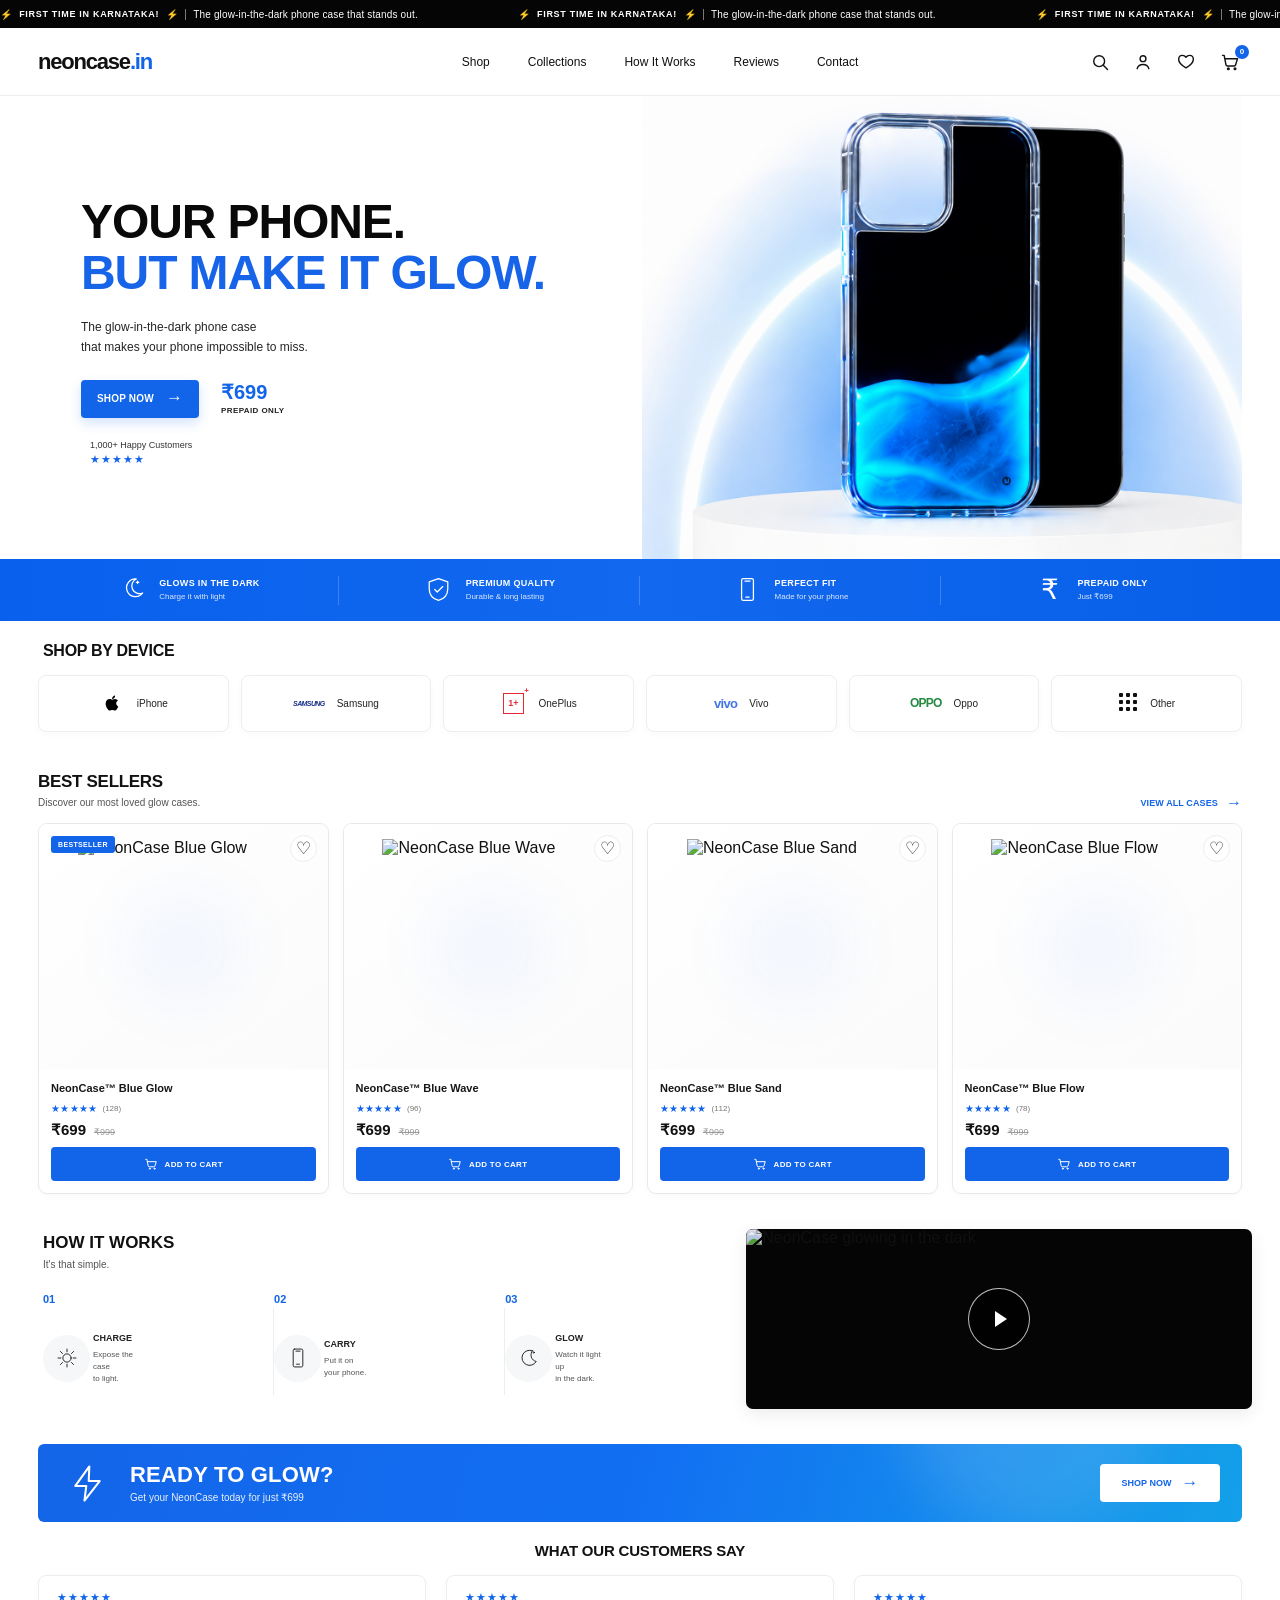
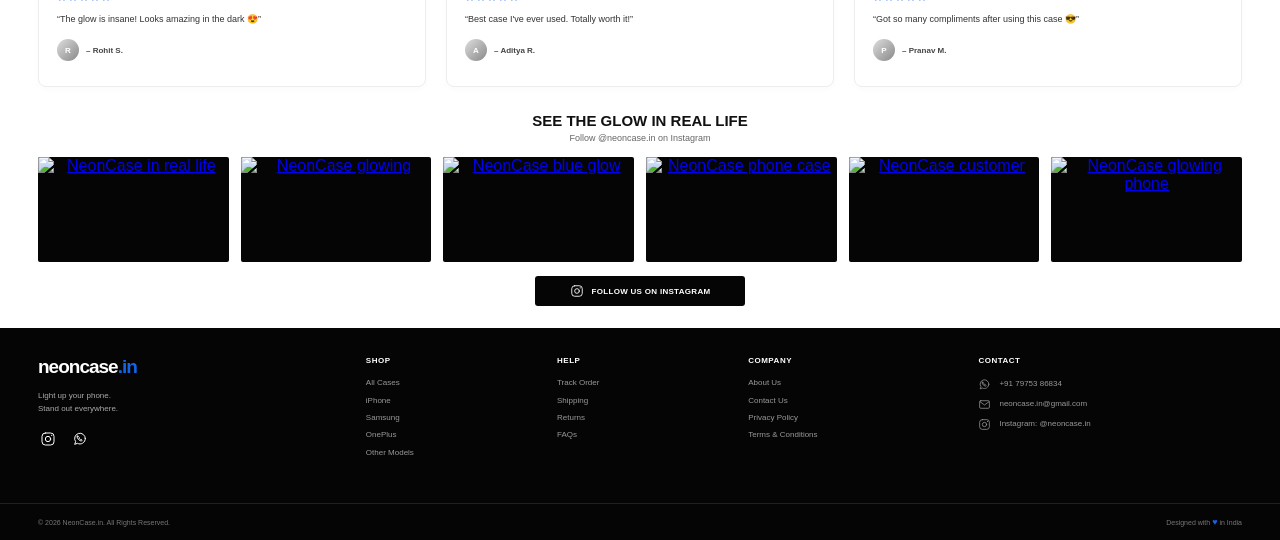
==== commit 5b7b0918: "Update index.html" ====
--- a/index.html
+++ b/index.html
@@ -185,12 +185,7 @@
 
             <div class="hero-customers">
 
-                <div class="customer-avatars">
-                    <img
-                        src="customer-avatars.png"
-                        alt="Happy NeonCase customers"
-                    >
-                </div>
+                
 
                 <div class="customer-info">
 
--- a/style.css
+++ b/style.css
@@ -0,0 +1,3503 @@
+/* =========================================================
+   NEONCASE.IN
+   PART 1 — ANNOUNCEMENT BAR + NAVIGATION
+   ========================================================= */
+
+/* -------------------------
+   BASIC RESET
+-------------------------- */
+
+* {
+    margin: 0;
+    padding: 0;
+    box-sizing: border-box;
+}
+
+html {
+    scroll-behavior: smooth;
+}
+
+body {
+    font-family: Arial, Helvetica, sans-serif;
+    background: #ffffff;
+    color: #111111;
+}
+
+button,
+a {
+    font-family: inherit;
+}
+
+/* =========================================================
+   TOP BLACK ANNOUNCEMENT BAR
+   ========================================================= */
+
+.announcement-bar {
+    width: 100%;
+    height: 28px;
+
+    background: #050505;
+    color: #ffffff;
+
+    overflow: hidden;
+    position: relative;
+
+    display: flex;
+    align-items: center;
+}
+
+/* Moving track */
+
+.announcement-track {
+    display: flex;
+    width: max-content;
+
+    animation: announcementMove 20s linear infinite;
+}
+
+/* Each announcement */
+
+.announcement-content {
+    height: 28px;
+
+    display: flex;
+    align-items: center;
+    gap: 7px;
+
+    padding-right: 100px;
+
+    white-space: nowrap;
+
+    font-size: 10px;
+    letter-spacing: 0.15px;
+}
+
+/* Yellow lightning */
+
+.bolt {
+    color: #ffd400;
+    font-size: 10px;
+}
+
+/* Main announcement */
+
+.announcement-content strong {
+    color: #ffffff;
+    font-size: 9px;
+    font-weight: 700;
+    letter-spacing: 0.7px;
+}
+
+/* Small divider */
+
+.announcement-divider {
+    width: 1px;
+    height: 11px;
+    background: #777777;
+    display: inline-block;
+}
+
+/* Moving animation */
+
+@keyframes announcementMove {
+
+    0% {
+        transform: translateX(0);
+    }
+
+    100% {
+        transform: translateX(-33.333%);
+    }
+
+}
+
+/* =========================================================
+   NAVIGATION BAR
+   ========================================================= */
+
+.navbar {
+    width: 100%;
+    height: 68px;
+
+    background: #ffffff;
+
+    border-bottom: 1px solid #eeeeee;
+
+    position: relative;
+    z-index: 100;
+}
+
+/* Main navigation container */
+
+.nav-container {
+    width: 100%;
+    max-width: 1370px;
+
+    height: 100%;
+
+    margin: 0 auto;
+
+    padding: 0 38px;
+
+    display: flex;
+    align-items: center;
+    justify-content: space-between;
+}
+
+/* =========================================================
+   LOGO
+   ========================================================= */
+
+.logo {
+    text-decoration: none;
+
+    color: #111111;
+
+    font-size: 22px;
+    font-weight: 700;
+
+    letter-spacing: -1.2px;
+
+    white-space: nowrap;
+}
+
+/* Blue ".in" */
+
+.logo span {
+    color: #1264e8;
+}
+
+/* =========================================================
+   DESKTOP MENU
+   ========================================================= */
+
+.nav-menu {
+    display: flex;
+    align-items: center;
+
+    gap: 38px;
+
+    margin-left: 80px;
+}
+
+.nav-menu a {
+    position: relative;
+
+    text-decoration: none;
+
+    color: #111111;
+
+    font-size: 12px;
+    font-weight: 500;
+
+    transition: color 0.2s ease;
+}
+
+/* Hover */
+
+.nav-menu a:hover {
+    color: #1464e8;
+}
+
+/* Small hover line */
+
+.nav-menu a::after {
+    content: "";
+
+    position: absolute;
+
+    left: 0;
+    bottom: -7px;
+
+    width: 0;
+    height: 1.5px;
+
+    background: #1464e8;
+
+    transition: width 0.25s ease;
+}
+
+.nav-menu a:hover::after {
+    width: 100%;
+}
+
+/* =========================================================
+   RIGHT SIDE NAVIGATION ICONS
+   ========================================================= */
+
+.nav-actions {
+    display: flex;
+    align-items: center;
+
+    gap: 19px;
+}
+
+/* Individual icon button */
+
+.nav-icon {
+    width: 24px;
+    height: 24px;
+
+    padding: 0;
+
+    border: none;
+    background: transparent;
+
+    display: flex;
+    align-items: center;
+    justify-content: center;
+
+    cursor: pointer;
+
+    position: relative;
+}
+
+/* SVG */
+
+.nav-icon svg {
+    width: 20px;
+    height: 20px;
+
+    fill: none;
+
+    stroke: #111111;
+
+    stroke-width: 1.7;
+
+    stroke-linecap: round;
+    stroke-linejoin: round;
+
+    transition: transform 0.2s ease;
+}
+
+/* Icon hover */
+
+.nav-icon:hover svg {
+    transform: scale(1.08);
+}
+
+/* =========================================================
+   CART
+   ========================================================= */
+
+.cart-icon {
+    margin-left: 1px;
+}
+
+/* Cart notification circle */
+
+.cart-count {
+    position: absolute;
+
+    top: -5px;
+    right: -7px;
+
+    width: 14px;
+    height: 14px;
+
+    border-radius: 50%;
+
+    background: #1264e8;
+
+    color: white;
+
+    font-size: 8px;
+    font-weight: 700;
+
+    display: flex;
+    align-items: center;
+    justify-content: center;
+}
+
+/* =========================================================
+   MOBILE MENU BUTTON
+   ========================================================= */
+
+.mobile-menu-button {
+    display: none;
+
+    width: 30px;
+    height: 30px;
+
+    border: none;
+    background: transparent;
+
+    cursor: pointer;
+
+    flex-direction: column;
+    justify-content: center;
+    gap: 5px;
+}
+
+.mobile-menu-button span {
+    width: 21px;
+    height: 1.5px;
+
+    background: #111111;
+
+    display: block;
+}
+
+/* =========================================================
+   TABLET
+   ========================================================= */
+
+@media (max-width: 1000px) {
+
+    .nav-container {
+        padding: 0 25px;
+    }
+
+    .nav-menu {
+        gap: 22px;
+        margin-left: 20px;
+    }
+
+    .nav-menu a {
+        font-size: 11px;
+    }
+
+    .nav-actions {
+        gap: 12px;
+    }
+
+}
+
+/* =========================================================
+   MOBILE
+   ========================================================= */
+
+@media (max-width: 768px) {
+
+    .announcement-bar {
+        height: 26px;
+    }
+
+    .announcement-content {
+        height: 26px;
+        font-size: 9px;
+        padding-right: 70px;
+    }
+
+    .announcement-content strong {
+        font-size: 8px;
+    }
+
+    /* Navbar */
+
+    .navbar {
+        height: 62px;
+    }
+
+    .nav-container {
+        padding: 0 18px;
+    }
+
+    /* Logo */
+
+    .logo {
+        font-size: 20px;
+    }
+
+    /* Hide desktop navigation */
+
+    .nav-menu {
+        display: none;
+    }
+
+    /* Keep some icons */
+
+    .nav-actions {
+        margin-left: auto;
+        margin-right: 14px;
+
+        gap: 10px;
+    }
+
+    .nav-icon {
+        width: 22px;
+        height: 22px;
+    }
+
+    .nav-icon svg {
+        width: 18px;
+        height: 18px;
+    }
+
+    /* Mobile menu */
+
+    .mobile-menu-button {
+        display: flex;
+    }
+
+}
+
+/* =========================================================
+   SMALL MOBILE
+   ========================================================= */
+
+@media (max-width: 480px) {
+
+    .nav-container {
+        padding: 0 14px;
+    }
+
+    .logo {
+        font-size: 18px;
+    }
+
+    /* Hide search on very small screens */
+
+    .nav-actions .nav-icon:first-child {
+        display: none;
+    }
+
+}
+
+/* =========================================================
+   PART 2 — HERO SECTION
+   ========================================================= */
+
+.hero-section {
+    width: 100%;
+    background: #ffffff;
+    overflow: hidden;
+}
+
+/* =========================================================
+   HERO CONTAINER
+   ========================================================= */
+
+.hero-container {
+    width: 100%;
+    max-width: 1370px;
+
+    min-height: 455px;
+
+    margin: 0 auto;
+
+    padding: 0 38px;
+
+    display: grid;
+    grid-template-columns: 48% 52%;
+
+    align-items: center;
+}
+
+/* =========================================================
+   LEFT HERO CONTENT
+   ========================================================= */
+
+.hero-content {
+    position: relative;
+    z-index: 2;
+
+    padding-left: 43px;
+    padding-top: 8px;
+}
+
+/* =========================================================
+   HERO TITLE
+   ========================================================= */
+
+.hero-title {
+    margin: 0;
+
+    font-family: Impact, Haettenschweiler, "Arial Narrow Bold", sans-serif;
+
+    font-size: 48px;
+    line-height: 0.98;
+
+    letter-spacing: -1.1px;
+
+    font-weight: 900;
+
+    color: #090909;
+}
+
+/* Blue second line */
+
+.hero-title span {
+    display: block;
+
+    margin-top: 4px;
+
+    color: #1764e8;
+}
+
+/* =========================================================
+   DESCRIPTION
+   ========================================================= */
+
+.hero-description {
+    margin-top: 22px;
+
+    color: #252525;
+
+    font-size: 12px;
+
+    line-height: 1.65;
+
+    font-weight: 400;
+}
+
+/* =========================================================
+   PURCHASE AREA
+   ========================================================= */
+
+.hero-purchase {
+    display: flex;
+
+    align-items: center;
+
+    gap: 22px;
+
+    margin-top: 22px;
+}
+
+/* =========================================================
+   SHOP BUTTON
+   ========================================================= */
+
+.hero-shop-button {
+    width: 118px;
+    height: 38px;
+
+    display: flex;
+    align-items: center;
+    justify-content: center;
+
+    gap: 12px;
+
+    background: #1264e8;
+
+    color: #ffffff;
+
+    text-decoration: none;
+
+    border-radius: 4px;
+
+    font-size: 10px;
+
+    font-weight: 700;
+
+    letter-spacing: 0.2px;
+
+    box-shadow:
+        0 5px 12px rgba(18, 100, 232, 0.18);
+
+    transition:
+        transform 0.2s ease,
+        box-shadow 0.2s ease,
+        background 0.2s ease;
+}
+
+.hero-shop-button span {
+    font-size: 17px;
+
+    line-height: 0;
+
+    margin-top: -1px;
+}
+
+.hero-shop-button:hover {
+    background: #0758da;
+
+    transform: translateY(-2px);
+
+    box-shadow:
+        0 8px 18px rgba(18, 100, 232, 0.25);
+}
+
+/* =========================================================
+   PRICE
+   ========================================================= */
+
+.hero-price {
+    display: flex;
+
+    flex-direction: column;
+
+    justify-content: center;
+}
+
+.hero-price strong {
+    color: #1264e8;
+
+    font-size: 20px;
+
+    line-height: 1;
+
+    font-weight: 700;
+}
+
+.hero-price small {
+    margin-top: 4px;
+
+    color: #222222;
+
+    font-size: 8px;
+
+    font-weight: 700;
+
+    letter-spacing: 0.4px;
+}
+
+/* =========================================================
+   HAPPY CUSTOMERS
+   ========================================================= */
+
+.hero-customers {
+    display: flex;
+
+    align-items: center;
+
+    margin-top: 22px;
+}
+
+/* Customer avatar image */
+
+.customer-avatars {
+    width: 91px;
+    height: 32px;
+
+    overflow: hidden;
+
+    display: flex;
+    align-items: center;
+}
+
+.customer-avatars img {
+    width: 175px;
+    height: auto;
+
+    max-width: none;
+
+    object-fit: cover;
+
+    object-position: left center;
+}
+
+/* Customer information */
+
+.customer-info {
+    margin-left: 9px;
+}
+
+.customer-info p {
+    margin: 0;
+
+    color: #333333;
+
+    font-size: 9px;
+
+    font-weight: 500;
+}
+
+/* Stars */
+
+.customer-rating {
+    display: flex;
+
+    gap: 1px;
+
+    margin-top: 4px;
+}
+
+.customer-rating span {
+    color: #1264e8;
+
+    font-size: 11px;
+
+    line-height: 1;
+}
+
+/* =========================================================
+   RIGHT HERO IMAGE
+   ========================================================= */
+
+.hero-image-wrapper {
+    width: 100%;
+    height: 100%;
+
+    min-height: 455px;
+
+    display: flex;
+
+    align-items: center;
+    justify-content: center;
+
+    position: relative;
+
+    overflow: hidden;
+}
+
+/* Hero image */
+
+.hero-phone-image {
+    width: 100%;
+
+    max-width: 610px;
+
+    height: auto;
+
+    display: block;
+
+    object-fit: contain;
+
+    transform: translateX(18px);
+
+    user-select: none;
+
+    -webkit-user-drag: none;
+}
+
+/* =========================================================
+   LARGE DESKTOP
+   ========================================================= */
+
+@media (min-width: 1400px) {
+
+    .hero-container {
+        min-height: 485px;
+    }
+
+    .hero-content {
+        padding-left: 52px;
+    }
+
+    .hero-title {
+        font-size: 53px;
+    }
+
+    .hero-description {
+        font-size: 13px;
+    }
+
+    .hero-image-wrapper {
+        min-height: 485px;
+    }
+
+    .hero-phone-image {
+        max-width: 650px;
+
+        transform: translateX(15px);
+    }
+
+}
+
+/* =========================================================
+   TABLET
+   ========================================================= */
+
+@media (max-width: 1000px) {
+
+    .hero-container {
+        min-height: 390px;
+
+        padding: 0 25px;
+
+        grid-template-columns: 48% 52%;
+    }
+
+    .hero-content {
+        padding-left: 15px;
+    }
+
+    .hero-title {
+        font-size: 38px;
+    }
+
+    .hero-description {
+        margin-top: 18px;
+
+        font-size: 11px;
+    }
+
+    .hero-purchase {
+        margin-top: 18px;
+    }
+
+    .hero-customers {
+        margin-top: 18px;
+    }
+
+    .hero-image-wrapper {
+        min-height: 390px;
+    }
+
+    .hero-phone-image {
+        max-width: 500px;
+
+        transform: translateX(8px);
+    }
+
+}
+
+/* =========================================================
+   MOBILE
+   ========================================================= */
+
+@media (max-width: 768px) {
+
+    .hero-container {
+        min-height: auto;
+
+        padding: 35px 20px 0;
+
+        display: flex;
+
+        flex-direction: column;
+
+        align-items: stretch;
+    }
+
+    .hero-content {
+        padding: 0;
+
+        text-align: left;
+    }
+
+    .hero-title {
+        font-size: 43px;
+
+        line-height: 0.96;
+    }
+
+    .hero-description {
+        margin-top: 19px;
+
+        font-size: 11px;
+
+        line-height: 1.6;
+    }
+
+    .hero-purchase {
+        margin-top: 20px;
+
+        gap: 18px;
+    }
+
+    .hero-shop-button {
+        width: 120px;
+
+        height: 40px;
+    }
+
+    .hero-customers {
+        margin-top: 20px;
+    }
+
+    .hero-image-wrapper {
+        width: 100%;
+
+        min-height: auto;
+
+        height: auto;
+
+        margin-top: 12px;
+
+        justify-content: center;
+    }
+
+    .hero-phone-image {
+        width: 115%;
+
+        max-width: 650px;
+
+        transform: none;
+
+        margin-left: 0;
+    }
+
+}
+
+/* =========================================================
+   SMALL MOBILE
+   ========================================================= */
+
+@media (max-width: 480px) {
+
+    .hero-container {
+        padding-left: 17px;
+        padding-right: 17px;
+    }
+
+    .hero-title {
+        font-size: 38px;
+    }
+
+    .hero-description {
+        font-size: 10px;
+    }
+
+    .hero-purchase {
+        gap: 16px;
+    }
+
+    .hero-price strong {
+        font-size: 19px;
+    }
+
+    .hero-phone-image {
+        width: 125%;
+    }
+
+}
+/* =========================================================
+   PART 3 — BLUE FEATURE STRIP
+   ========================================================= */
+
+.feature-strip {
+    width: 100%;
+
+    min-height: 62px;
+
+    background: linear-gradient(
+        90deg,
+        #0860ed 0%,
+        #1268ee 50%,
+        #075fe9 100%
+    );
+
+    color: #ffffff;
+
+    overflow: hidden;
+}
+
+.feature-container {
+    width: 100%;
+    max-width: 1370px;
+
+    min-height: 62px;
+
+    margin: 0 auto;
+
+    padding: 0 38px;
+
+    display: grid;
+
+    grid-template-columns:
+        repeat(4, 1fr);
+
+    align-items: center;
+}
+
+/* =========================================================
+   FEATURE ITEM
+   ========================================================= */
+
+.feature-item {
+    min-height: 62px;
+
+    display: flex;
+
+    align-items: center;
+
+    justify-content: center;
+
+    gap: 12px;
+
+    position: relative;
+}
+
+/* Vertical separator */
+
+.feature-item:not(:last-child)::after {
+    content: "";
+
+    position: absolute;
+
+    right: 0;
+
+    top: 17px;
+
+    width: 1px;
+
+    height: 29px;
+
+    background: rgba(255, 255, 255, 0.20);
+}
+
+/* =========================================================
+   FEATURE ICON
+   ========================================================= */
+
+.feature-icon {
+    width: 30px;
+    height: 30px;
+
+    flex-shrink: 0;
+
+    display: flex;
+
+    align-items: center;
+    justify-content: center;
+}
+
+.feature-icon svg {
+    width: 27px;
+    height: 27px;
+
+    fill: none;
+
+    stroke: #ffffff;
+
+    stroke-width: 1.5;
+
+    stroke-linecap: round;
+    stroke-linejoin: round;
+}
+
+/* Rupee */
+
+.rupee-icon {
+    font-size: 28px;
+
+    font-weight: 300;
+
+    line-height: 1;
+}
+
+/* =========================================================
+   FEATURE TEXT
+   ========================================================= */
+
+.feature-text h3 {
+    margin: 0;
+
+    font-size: 9px;
+
+    line-height: 1.2;
+
+    font-weight: 700;
+
+    letter-spacing: 0.35px;
+
+    color: #ffffff;
+}
+
+.feature-text p {
+    margin: 4px 0 0;
+
+    font-size: 8px;
+
+    line-height: 1;
+
+    font-weight: 400;
+
+    color: rgba(255, 255, 255, 0.85);
+}
+
+/* =========================================================
+   SHOP BY DEVICE
+   ========================================================= */
+
+.device-section {
+    width: 100%;
+
+    background: #ffffff;
+
+    padding: 20px 0 18px;
+}
+
+.device-container {
+    width: 100%;
+    max-width: 1370px;
+
+    margin: 0 auto;
+
+    padding: 0 38px;
+}
+
+/* =========================================================
+   HEADING
+   ========================================================= */
+
+.device-heading {
+    margin-bottom: 15px;
+
+    padding-left: 5px;
+}
+
+.device-heading h2 {
+    margin: 0;
+
+    color: #111111;
+
+    font-size: 16px;
+
+    line-height: 1.2;
+
+    font-weight: 800;
+
+    letter-spacing: -0.3px;
+}
+
+/* =========================================================
+   DEVICE GRID
+   ========================================================= */
+
+.device-grid {
+    display: grid;
+
+    grid-template-columns:
+        repeat(6, 1fr);
+
+    gap: 12px;
+}
+
+/* =========================================================
+   DEVICE CARD
+   ========================================================= */
+
+.device-card {
+    height: 57px;
+
+    border: 1px solid #eeeeee;
+
+    border-radius: 8px;
+
+    background: #ffffff;
+
+    text-decoration: none;
+
+    color: #111111;
+
+    display: flex;
+
+    align-items: center;
+
+    justify-content: center;
+
+    gap: 12px;
+
+    box-shadow:
+        0 2px 8px rgba(0, 0, 0, 0.025);
+
+    transition:
+        transform 0.2s ease,
+        box-shadow 0.2s ease,
+        border-color 0.2s ease;
+}
+
+.device-card:hover {
+    transform: translateY(-2px);
+
+    border-color: #d9e5ff;
+
+    box-shadow:
+        0 6px 18px rgba(0, 0, 0, 0.07);
+}
+
+/* Device name */
+
+.device-card > span {
+    font-size: 10px;
+
+    font-weight: 500;
+
+    color: #222222;
+}
+
+/* =========================================================
+   DEVICE LOGOS
+   ========================================================= */
+
+.device-logo {
+    width: 26px;
+    height: 26px;
+
+    display: flex;
+
+    align-items: center;
+    justify-content: center;
+
+    flex-shrink: 0;
+}
+
+/* Apple */
+
+.apple-logo svg {
+    width: 20px;
+    height: 20px;
+
+    fill: #000000;
+}
+
+/* Samsung */
+
+.samsung-logo {
+    width: auto;
+
+    color: #142d88;
+
+    font-family: Arial, Helvetica, sans-serif;
+
+    font-size: 7px;
+
+    font-weight: 900;
+
+    font-style: italic;
+
+    letter-spacing: -0.6px;
+}
+
+/* OnePlus */
+
+.oneplus-logo {
+    width: 26px;
+    height: 26px;
+}
+
+.oneplus-symbol {
+    width: 21px;
+    height: 21px;
+
+    border: 1.5px solid #e92735;
+
+    color: #e92735;
+
+    display: flex;
+
+    align-items: center;
+    justify-content: center;
+
+    font-size: 9px;
+
+    font-weight: 800;
+
+    line-height: 1;
+
+    position: relative;
+}
+
+.oneplus-symbol::after {
+    content: "+";
+
+    position: absolute;
+
+    top: -7px;
+    right: -6px;
+
+    font-size: 8px;
+
+    background: #ffffff;
+}
+
+/* Vivo */
+
+.vivo-logo {
+    width: auto;
+
+    color: #4275e5;
+
+    font-size: 13px;
+
+    font-weight: 700;
+
+    letter-spacing: -0.7px;
+}
+
+/* Oppo */
+
+.oppo-logo {
+    width: auto;
+
+    color: #268a43;
+
+    font-size: 12px;
+
+    font-weight: 800;
+
+    letter-spacing: -0.8px;
+}
+
+/* =========================================================
+   OTHER — 3 × 3 DOT LOGO
+   ========================================================= */
+
+.other-logo {
+    width: 20px;
+    height: 20px;
+
+    display: grid;
+
+    grid-template-columns:
+        repeat(3, 4px);
+
+    grid-template-rows:
+        repeat(3, 4px);
+
+    gap: 3px;
+}
+
+.other-logo span {
+    width: 4px;
+    height: 4px;
+
+    background: #111111;
+
+    border-radius: 1px;
+}
+
+/* =========================================================
+   LARGE DESKTOP
+   ========================================================= */
+
+@media (min-width: 1400px) {
+
+    .feature-container {
+        min-height: 64px;
+    }
+
+    .feature-item {
+        min-height: 64px;
+    }
+
+    .device-section {
+        padding-top: 22px;
+    }
+
+    .device-heading h2 {
+        font-size: 17px;
+    }
+
+    .device-card {
+        height: 60px;
+    }
+
+}
+
+/* =========================================================
+   TABLET
+   ========================================================= */
+
+@media (max-width: 1000px) {
+
+    .feature-container {
+        padding: 0 25px;
+    }
+
+    .feature-item {
+        gap: 8px;
+    }
+
+    .feature-icon {
+        width: 25px;
+        height: 25px;
+    }
+
+    .feature-icon svg {
+        width: 23px;
+        height: 23px;
+    }
+
+    .feature-text h3 {
+        font-size: 8px;
+    }
+
+    .feature-text p {
+        font-size: 7px;
+    }
+
+    .device-container {
+        padding: 0 25px;
+    }
+
+    .device-grid {
+        gap: 9px;
+    }
+
+    .device-card {
+        gap: 7px;
+    }
+
+    .device-card > span {
+        font-size: 9px;
+    }
+
+}
+
+/* =========================================================
+   MOBILE
+   ========================================================= */
+
+@media (max-width: 768px) {
+
+    /* Feature strip becomes horizontally scrollable */
+
+    .feature-strip {
+        overflow-x: auto;
+
+        scrollbar-width: none;
+    }
+
+    .feature-strip::-webkit-scrollbar {
+        display: none;
+    }
+
+    .feature-container {
+        width: max-content;
+
+        min-width: 100%;
+
+        padding: 0 15px;
+
+        grid-template-columns:
+            repeat(4, 190px);
+    }
+
+    .feature-item {
+        justify-content: flex-start;
+
+        padding: 0 15px;
+    }
+
+    .feature-item:not(:last-child)::after {
+        display: none;
+    }
+
+    /* Device section */
+
+    .device-section {
+        padding-top: 18px;
+    }
+
+    .device-container {
+        padding: 0 17px;
+    }
+
+    .device-heading {
+        padding-left: 2px;
+
+        margin-bottom: 12px;
+    }
+
+    .device-heading h2 {
+        font-size: 15px;
+    }
+
+    /* Two-column mobile grid */
+
+    .device-grid {
+        grid-template-columns:
+            repeat(2, 1fr);
+
+        gap: 9px;
+    }
+
+    .device-card {
+        height: 55px;
+
+        gap: 9px;
+    }
+
+}
+
+/* =========================================================
+   SMALL MOBILE
+   ========================================================= */
+
+@media (max-width: 480px) {
+
+    .feature-container {
+        grid-template-columns:
+            repeat(4, 175px);
+    }
+
+    .device-card {
+        height: 53px;
+    }
+
+    .device-card > span {
+        font-size: 9px;
+    }
+
+}
+
+/* =========================================================
+   PART 4 — BEST SELLERS
+   ========================================================= */
+
+.best-sellers-section {
+    width: 100%;
+
+    background: #ffffff;
+
+    padding: 22px 0 25px;
+}
+
+.best-sellers-container {
+    width: 100%;
+    max-width: 1370px;
+
+    margin: 0 auto;
+
+    padding: 0 38px;
+}
+
+/* =========================================================
+   SECTION HEADER
+   ========================================================= */
+
+.section-header-row {
+    display: flex;
+
+    align-items: flex-end;
+
+    justify-content: space-between;
+
+    margin-bottom: 15px;
+}
+
+.section-header-row h2 {
+    margin: 0;
+
+    color: #111111;
+
+    font-size: 17px;
+
+    line-height: 1.2;
+
+    font-weight: 800;
+
+    letter-spacing: -0.3px;
+}
+
+.section-header-row p {
+    margin: 5px 0 0;
+
+    color: #555555;
+
+    font-size: 10px;
+}
+
+.view-all-link {
+    display: flex;
+
+    align-items: center;
+
+    gap: 8px;
+
+    text-decoration: none;
+
+    color: #1264e8;
+
+    font-size: 9px;
+
+    font-weight: 700;
+
+    letter-spacing: 0.1px;
+}
+
+.view-all-link span {
+    font-size: 16px;
+
+    line-height: 0;
+}
+
+.view-all-link:hover {
+    text-decoration: underline;
+}
+
+/* =========================================================
+   PRODUCT GRID
+   ========================================================= */
+
+.product-grid {
+    display: grid;
+
+    grid-template-columns:
+        repeat(4, minmax(0, 1fr));
+
+    gap: 14px;
+}
+
+/* =========================================================
+   PRODUCT CARD
+   ========================================================= */
+
+.product-card {
+    position: relative;
+
+    background: #ffffff;
+
+    border: 1px solid #e9e9e9;
+
+    border-radius: 9px;
+
+    overflow: hidden;
+
+    box-shadow:
+        0 2px 8px rgba(0, 0, 0, 0.025);
+
+    transition:
+        transform 0.22s ease,
+        box-shadow 0.22s ease,
+        border-color 0.22s ease;
+}
+
+.product-card:hover {
+    transform: translateY(-4px);
+
+    border-color: #dce7fb;
+
+    box-shadow:
+        0 12px 28px rgba(0, 0, 0, 0.09);
+}
+
+/* =========================================================
+   PRODUCT IMAGE AREA
+   ========================================================= */
+
+.product-image-area {
+    width: 100%;
+
+    height: 245px;
+
+    position: relative;
+
+    background:
+        linear-gradient(
+            145deg,
+            #ffffff 0%,
+            #fbfbfb 100%
+        );
+
+    display: flex;
+
+    align-items: center;
+    justify-content: center;
+
+    overflow: hidden;
+}
+
+/* Subtle image background */
+
+.product-image-area::after {
+    content: "";
+
+    position: absolute;
+
+    width: 130px;
+    height: 130px;
+
+    border-radius: 50%;
+
+    background: rgba(17, 101, 235, 0.035);
+
+    filter: blur(25px);
+
+    pointer-events: none;
+}
+
+/* Product image */
+
+.product-image {
+    position: relative;
+
+    z-index: 2;
+
+    width: 73%;
+
+    height: 88%;
+
+    object-fit: contain;
+
+    transition:
+        transform 0.3s ease;
+}
+
+.product-card:hover .product-image {
+    transform: scale(1.045);
+}
+
+/* =========================================================
+   WISHLIST
+   ========================================================= */
+
+.wishlist-button {
+    position: absolute;
+
+    z-index: 5;
+
+    top: 11px;
+    right: 11px;
+
+    width: 27px;
+    height: 27px;
+
+    border: 1px solid #ededed;
+
+    border-radius: 50%;
+
+    background: rgba(255, 255, 255, 0.95);
+
+    color: #222222;
+
+    font-size: 17px;
+
+    line-height: 1;
+
+    display: flex;
+
+    align-items: center;
+    justify-content: center;
+
+    cursor: pointer;
+
+    transition:
+        color 0.2s ease,
+        border-color 0.2s ease,
+        transform 0.2s ease;
+}
+
+.wishlist-button:hover {
+    color: #1264e8;
+
+    border-color: #cdddf9;
+
+    transform: scale(1.08);
+}
+
+/* =========================================================
+   PRODUCT BADGE
+   ========================================================= */
+
+.product-badge {
+    position: absolute;
+
+    z-index: 4;
+
+    top: 12px;
+    left: 12px;
+
+    padding: 5px 7px;
+
+    border-radius: 3px;
+
+    background: #1264e8;
+
+    color: #ffffff;
+
+    font-size: 7px;
+
+    font-weight: 700;
+
+    letter-spacing: 0.35px;
+}
+
+/* =========================================================
+   PRODUCT INFORMATION
+   ========================================================= */
+
+.product-information {
+    padding: 12px 12px 12px;
+}
+
+.product-information h3 {
+    margin: 0;
+
+    min-height: 16px;
+
+    color: #171717;
+
+    font-size: 11px;
+
+    line-height: 1.35;
+
+    font-weight: 700;
+}
+
+/* =========================================================
+   PRODUCT RATING
+   ========================================================= */
+
+.product-rating {
+    display: flex;
+
+    align-items: center;
+
+    gap: 5px;
+
+    margin-top: 6px;
+}
+
+.stars {
+    color: #1264e8;
+
+    font-size: 10px;
+
+    letter-spacing: 0.3px;
+}
+
+.review-count {
+    color: #777777;
+
+    font-size: 8px;
+}
+
+/* =========================================================
+   PRODUCT PRICE
+   ========================================================= */
+
+.product-price {
+    display: flex;
+
+    align-items: baseline;
+
+    gap: 8px;
+
+    margin-top: 8px;
+}
+
+.product-price strong {
+    color: #111111;
+
+    font-size: 15px;
+
+    line-height: 1;
+
+    font-weight: 800;
+}
+
+.product-price del {
+    color: #999999;
+
+    font-size: 9px;
+}
+
+/* =========================================================
+   ADD TO CART
+   ========================================================= */
+
+.add-to-cart-button {
+    width: 100%;
+
+    height: 34px;
+
+    margin-top: 10px;
+
+    border: none;
+
+    border-radius: 4px;
+
+    background: #1264e8;
+
+    color: #ffffff;
+
+    display: flex;
+
+    align-items: center;
+    justify-content: center;
+
+    gap: 7px;
+
+    font-size: 8px;
+
+    font-weight: 700;
+
+    letter-spacing: 0.3px;
+
+    cursor: pointer;
+
+    transition:
+        background 0.2s ease,
+        transform 0.15s ease,
+        box-shadow 0.2s ease;
+}
+
+.add-to-cart-button svg {
+    width: 14px;
+    height: 14px;
+
+    fill: none;
+
+    stroke: #ffffff;
+
+    stroke-width: 1.7;
+
+    stroke-linecap: round;
+
+    stroke-linejoin: round;
+}
+
+.add-to-cart-button:hover {
+    background: #0758d7;
+
+    box-shadow:
+        0 5px 12px rgba(18, 100, 232, 0.2);
+}
+
+.add-to-cart-button:active {
+    transform: scale(0.98);
+}
+
+/* =========================================================
+   HOW IT WORKS
+   ========================================================= */
+
+.how-it-works-section {
+    width: 100%;
+
+    background: #ffffff;
+
+    padding: 10px 0 35px;
+}
+
+.how-it-works-container {
+    width: 100%;
+    max-width: 1370px;
+
+    margin: 0 auto;
+
+    padding: 0 38px;
+
+    display: grid;
+
+    grid-template-columns: 58% 42%;
+
+    align-items: center;
+
+    gap: 10px;
+}
+
+/* =========================================================
+   HOW CONTENT
+   ========================================================= */
+
+.how-content {
+    padding-left: 5px;
+}
+
+.how-content h2 {
+    margin: 0;
+
+    color: #111111;
+
+    font-size: 17px;
+
+    line-height: 1.2;
+
+    font-weight: 800;
+}
+
+.how-subtitle {
+    margin: 5px 0 0;
+
+    color: #555555;
+
+    font-size: 10px;
+}
+
+/* =========================================================
+   STEPS
+   ========================================================= */
+
+.how-steps {
+    display: grid;
+
+    grid-template-columns:
+        repeat(3, 1fr);
+
+    margin-top: 30px;
+}
+
+.how-step {
+    min-height: 105px;
+
+    position: relative;
+
+    display: grid;
+
+    grid-template-columns: 40px 48px 1fr;
+
+    align-items: center;
+
+    column-gap: 10px;
+}
+
+/* Vertical separator */
+
+.how-step:not(:last-child)::after {
+    content: "";
+
+    position: absolute;
+
+    right: 0;
+
+    top: 8px;
+
+    height: 87px;
+
+    width: 1px;
+
+    background: #eeeeee;
+}
+
+/* Number */
+
+.step-number {
+    position: absolute;
+
+    left: 0;
+
+    top: -7px;
+
+    color: #1264e8;
+
+    font-size: 11px;
+
+    font-weight: 700;
+}
+
+/* Circle icon */
+
+.step-icon {
+    width: 47px;
+    height: 47px;
+
+    border-radius: 50%;
+
+    background: #f6f7f8;
+
+    display: flex;
+
+    align-items: center;
+    justify-content: center;
+
+    margin-top: 12px;
+}
+
+.step-icon svg {
+    width: 22px;
+    height: 22px;
+
+    fill: none;
+
+    stroke: #222222;
+
+    stroke-width: 1.4;
+
+    stroke-linecap: round;
+
+    stroke-linejoin: round;
+}
+
+/* Step text */
+
+.step-text {
+    margin-top: 13px;
+}
+
+.step-text h3 {
+    margin: 0;
+
+    color: #222222;
+
+    font-size: 9px;
+
+    font-weight: 800;
+}
+
+.step-text p {
+    margin: 6px 0 0;
+
+    color: #555555;
+
+    font-size: 8px;
+
+    line-height: 1.45;
+}
+
+/* =========================================================
+   HOW IT WORKS VIDEO
+   ========================================================= */
+
+.how-video {
+    position: relative;
+
+    width: 100%;
+
+    height: 180px;
+
+    overflow: hidden;
+
+    border-radius: 7px;
+
+    background: #050505;
+
+    box-shadow:
+        0 5px 18px rgba(0, 0, 0, 0.08);
+}
+
+.how-video img {
+    width: 100%;
+    height: 100%;
+
+    object-fit: cover;
+
+    display: block;
+}
+
+/* Dark overlay */
+
+.how-video::after {
+    content: "";
+
+    position: absolute;
+
+    inset: 0;
+
+    background: rgba(0, 0, 0, 0.08);
+
+    pointer-events: none;
+}
+
+/* Play button */
+
+.video-play-button {
+    position: absolute;
+
+    z-index: 3;
+
+    left: 50%;
+    top: 50%;
+
+    transform: translate(-50%, -50%);
+
+    width: 62px;
+    height: 62px;
+
+    border-radius: 50%;
+
+    border: 1px solid rgba(255, 255, 255, 0.75);
+
+    background: rgba(0, 0, 0, 0.65);
+
+    backdrop-filter: blur(4px);
+
+    display: flex;
+
+    align-items: center;
+    justify-content: center;
+
+    cursor: pointer;
+
+    transition:
+        transform 0.2s ease,
+        background 0.2s ease;
+}
+
+.video-play-button:hover {
+    transform: translate(-50%, -50%) scale(1.08);
+
+    background: rgba(0, 0, 0, 0.8);
+}
+
+/* Triangle */
+
+.video-play-button span {
+    width: 0;
+    height: 0;
+
+    margin-left: 4px;
+
+    border-top: 8px solid transparent;
+
+    border-bottom: 8px solid transparent;
+
+    border-left: 12px solid #ffffff;
+}
+
+/* =========================================================
+   LARGE DESKTOP
+   ========================================================= */
+
+@media (min-width: 1400px) {
+
+    .product-image-area {
+        height: 265px;
+    }
+
+    .how-video {
+        height: 195px;
+    }
+
+}
+
+/* =========================================================
+   TABLET
+   ========================================================= */
+
+@media (max-width: 1000px) {
+
+    .best-sellers-container {
+        padding: 0 25px;
+    }
+
+    .product-grid {
+        gap: 10px;
+    }
+
+    .product-image-area {
+        height: 210px;
+    }
+
+    .product-information {
+        padding: 10px;
+    }
+
+    .product-information h3 {
+        font-size: 10px;
+    }
+
+    .how-it-works-container {
+        padding: 0 25px;
+
+        grid-template-columns: 55% 45%;
+    }
+
+    .how-steps {
+        margin-top: 25px;
+    }
+
+    .how-step {
+        grid-template-columns: 30px 40px 1fr;
+
+        column-gap: 7px;
+    }
+
+    .step-icon {
+        width: 40px;
+        height: 40px;
+    }
+
+    .step-icon svg {
+        width: 19px;
+        height: 19px;
+    }
+
+    .how-video {
+        height: 155px;
+    }
+
+}
+
+/* =========================================================
+   MOBILE — 2 × 2 PREMIUM CATALOG
+   ========================================================= */
+
+@media (max-width: 768px) {
+
+    .best-sellers-section {
+        padding-top: 20px;
+    }
+
+    .best-sellers-container {
+        padding: 0 17px;
+    }
+
+    .section-header-row {
+        align-items: flex-end;
+
+        margin-bottom: 13px;
+    }
+
+    .section-header-row h2 {
+        font-size: 16px;
+    }
+
+    .section-header-row p {
+        font-size: 9px;
+    }
+
+    .view-all-link {
+        font-size: 8px;
+    }
+
+    /* 2 × 2 */
+
+    .product-grid {
+        grid-template-columns:
+            repeat(2, minmax(0, 1fr));
+
+        gap: 10px;
+    }
+
+    .product-card {
+        border-radius: 8px;
+    }
+
+    .product-image-area {
+        height: 205px;
+    }
+
+    .product-image {
+        width: 76%;
+        height: 88%;
+    }
+
+    .product-information {
+        padding: 10px;
+    }
+
+    .product-information h3 {
+        font-size: 10px;
+    }
+
+    .product-rating {
+        margin-top: 5px;
+    }
+
+    .stars {
+        font-size: 9px;
+    }
+
+    .product-price {
+        margin-top: 7px;
+    }
+
+    .product-price strong {
+        font-size: 14px;
+    }
+
+    .add-to-cart-button {
+        height: 35px;
+
+        margin-top: 9px;
+
+        font-size: 8px;
+    }
+
+    /* HOW IT WORKS */
+
+    .how-it-works-section {
+        padding-top: 20px;
+    }
+
+    .how-it-works-container {
+        padding: 0 17px;
+
+        display: flex;
+
+        flex-direction: column;
+
+        gap: 22px;
+    }
+
+    .how-content {
+        width: 100%;
+
+        padding: 0;
+    }
+
+    .how-content h2 {
+        font-size: 16px;
+    }
+
+    .how-steps {
+        margin-top: 25px;
+    }
+
+    .how-step {
+        grid-template-columns:
+            1fr;
+
+        display: flex;
+
+        flex-direction: column;
+
+        align-items: flex-start;
+
+        padding-right: 10px;
+
+        min-height: 125px;
+    }
+
+    .how-step:not(:last-child)::after {
+        display: none;
+    }
+
+    .step-number {
+        position: static;
+
+        order: 1;
+
+        margin-bottom: 8px;
+    }
+
+    .step-icon {
+        order: 2;
+
+        width: 43px;
+        height: 43px;
+
+        margin-top: 0;
+    }
+
+    .step-text {
+        order: 3;
+
+        margin-top: 9px;
+    }
+
+    .step-text p {
+        font-size: 8px;
+    }
+
+    .how-video {
+        width: 100%;
+
+        height: 205px;
+
+        border-radius: 7px;
+    }
+
+}
+
+/* =========================================================
+   SMALL MOBILE
+   ========================================================= */
+
+@media (max-width: 480px) {
+
+    .product-grid {
+        gap: 8px;
+    }
+
+    .product-image-area {
+        height: 175px;
+    }
+
+    .product-information {
+        padding: 9px;
+    }
+
+    .product-information h3 {
+        font-size: 9px;
+    }
+
+    .review-count {
+        font-size: 7px;
+    }
+
+    .product-price strong {
+        font-size: 13px;
+    }
+
+    .product-price del {
+        font-size: 8px;
+    }
+
+    .add-to-cart-button {
+        height: 33px;
+
+        font-size: 7px;
+
+        gap: 5px;
+    }
+
+    .add-to-cart-button svg {
+        width: 13px;
+        height: 13px;
+    }
+
+    .product-badge {
+        font-size: 6px;
+
+        padding: 4px 5px;
+    }
+
+    .wishlist-button {
+        width: 25px;
+        height: 25px;
+
+        font-size: 15px;
+    }
+
+    .how-steps {
+        gap: 2px;
+    }
+
+    .how-video {
+        height: 190px;
+    }
+
+}
+/* =========================================================
+   PART 5 — READY TO GLOW CTA
+   ========================================================= */
+
+.ready-glow-section {
+    width: 100%;
+
+    background: #ffffff;
+
+    padding: 0 0 20px;
+}
+
+.ready-glow-container {
+    width: calc(100% - 76px);
+    max-width: 1294px;
+
+    min-height: 78px;
+
+    margin: 0 auto;
+
+    padding: 0 22px;
+
+    border-radius: 6px;
+
+    background:
+        linear-gradient(
+            105deg,
+            #1465e8 0%,
+            #126ff2 50%,
+            #13a0e9 100%
+        );
+
+    display: flex;
+
+    align-items: center;
+
+    position: relative;
+
+    overflow: hidden;
+}
+
+/* subtle glow */
+
+.ready-glow-container::after {
+    content: "";
+
+    position: absolute;
+
+    width: 260px;
+    height: 260px;
+
+    right: 80px;
+    top: -170px;
+
+    background: rgba(255,255,255,0.12);
+
+    border-radius: 50%;
+
+    filter: blur(30px);
+
+    pointer-events: none;
+}
+
+/* =========================================================
+   CTA ICON
+========================================================= */
+
+.ready-glow-icon {
+    width: 55px;
+    height: 55px;
+
+    display: flex;
+
+    align-items: center;
+    justify-content: center;
+
+    flex-shrink: 0;
+
+    position: relative;
+
+    z-index: 2;
+}
+
+.ready-glow-icon svg {
+    width: 39px;
+    height: 39px;
+
+    fill: none;
+
+    stroke: #ffffff;
+
+    stroke-width: 1.7;
+
+    stroke-linecap: round;
+
+    stroke-linejoin: round;
+}
+
+/* =========================================================
+   CTA CONTENT
+========================================================= */
+
+.ready-glow-content {
+    position: relative;
+
+    z-index: 2;
+
+    margin-left: 15px;
+}
+
+.ready-glow-content h2 {
+    margin: 0;
+
+    color: #ffffff;
+
+    font-size: 22px;
+
+    line-height: 1;
+
+    font-weight: 800;
+
+    letter-spacing: 0.2px;
+}
+
+.ready-glow-content p {
+    margin: 7px 0 0;
+
+    color: rgba(255,255,255,0.9);
+
+    font-size: 10px;
+
+    line-height: 1;
+}
+
+/* =========================================================
+   CTA BUTTON
+========================================================= */
+
+.ready-glow-button {
+    margin-left: auto;
+
+    position: relative;
+
+    z-index: 2;
+
+    width: 120px;
+    height: 38px;
+
+    border-radius: 4px;
+
+    background: #ffffff;
+
+    color: #1264e8;
+
+    text-decoration: none;
+
+    display: flex;
+
+    align-items: center;
+    justify-content: center;
+
+    gap: 10px;
+
+    font-size: 9px;
+
+    font-weight: 800;
+
+    transition:
+        transform 0.2s ease,
+        box-shadow 0.2s ease;
+}
+
+.ready-glow-button span {
+    font-size: 17px;
+
+    line-height: 0;
+}
+
+.ready-glow-button:hover {
+    transform: translateY(-2px);
+
+    box-shadow:
+        0 8px 18px rgba(0,0,0,0.15);
+}
+
+/* =========================================================
+   CUSTOMER REVIEWS
+========================================================= */
+
+.reviews-section {
+    width: 100%;
+
+    background: #ffffff;
+
+    padding: 0 0 25px;
+}
+
+.reviews-container {
+    width: 100%;
+    max-width: 1370px;
+
+    margin: 0 auto;
+
+    padding: 0 38px;
+}
+
+.reviews-heading {
+    text-align: center;
+
+    margin-bottom: 16px;
+}
+
+.reviews-heading h2 {
+    margin: 0;
+
+    color: #111111;
+
+    font-size: 15px;
+
+    font-weight: 800;
+
+    letter-spacing: -0.2px;
+}
+
+/* =========================================================
+   REVIEW GRID
+========================================================= */
+
+.reviews-grid {
+    display: grid;
+
+    grid-template-columns:
+        repeat(3, 1fr);
+
+    gap: 20px;
+}
+
+.review-card {
+    min-height: 112px;
+
+    border: 1px solid #ededed;
+
+    border-radius: 8px;
+
+    background: #ffffff;
+
+    padding: 15px 18px;
+
+    box-shadow:
+        0 2px 8px rgba(0,0,0,0.025);
+
+    transition:
+        transform 0.2s ease,
+        box-shadow 0.2s ease;
+}
+
+.review-card:hover {
+    transform: translateY(-2px);
+
+    box-shadow:
+        0 8px 20px rgba(0,0,0,0.06);
+}
+
+/* Stars */
+
+.review-stars {
+    color: #1264e8;
+
+    font-size: 11px;
+
+    letter-spacing: 1px;
+}
+
+/* Quote */
+
+.review-quote {
+    margin: 9px 0 12px;
+
+    color: #333333;
+
+    font-size: 9px;
+
+    line-height: 1.55;
+
+    max-width: 220px;
+}
+
+/* Author */
+
+.review-author {
+    display: flex;
+
+    align-items: center;
+
+    gap: 7px;
+}
+
+.review-avatar {
+    width: 22px;
+    height: 22px;
+
+    border-radius: 50%;
+
+    background:
+        linear-gradient(
+            135deg,
+            #dedede,
+            #888888
+        );
+
+    color: #ffffff;
+
+    display: flex;
+
+    align-items: center;
+    justify-content: center;
+
+    font-size: 8px;
+
+    font-weight: 700;
+}
+
+.review-author span {
+    color: #444444;
+
+    font-size: 8px;
+
+    font-weight: 600;
+}
+
+/* =========================================================
+   INSTAGRAM SECTION
+========================================================= */
+
+.instagram-section {
+    width: 100%;
+
+    background: #ffffff;
+
+    padding: 0 0 22px;
+}
+
+.instagram-container {
+    width: 100%;
+    max-width: 1370px;
+
+    margin: 0 auto;
+
+    padding: 0 38px;
+
+    text-align: center;
+}
+
+/* Heading */
+
+.instagram-heading {
+    margin-bottom: 14px;
+}
+
+.instagram-heading h2 {
+    margin: 0;
+
+    color: #111111;
+
+    font-size: 15px;
+
+    font-weight: 800;
+}
+
+.instagram-heading p {
+    margin: 4px 0 0;
+
+    color: #666666;
+
+    font-size: 9px;
+}
+
+/* =========================================================
+   INSTAGRAM GRID
+========================================================= */
+
+.instagram-grid {
+    display: grid;
+
+    grid-template-columns:
+        repeat(6, 1fr);
+
+    gap: 12px;
+}
+
+.instagram-image {
+    width: 100%;
+
+    height: 105px;
+
+    display: block;
+
+    overflow: hidden;
+
+    border-radius: 2px;
+
+    background: #050505;
+}
+
+.instagram-image img {
+    width: 100%;
+    height: 100%;
+
+    display: block;
+
+    object-fit: cover;
+
+    transition:
+        transform 0.3s ease,
+        opacity 0.3s ease;
+}
+
+.instagram-image:hover img {
+    transform: scale(1.06);
+
+    opacity: 0.9;
+}
+
+/* =========================================================
+   INSTAGRAM BUTTON
+========================================================= */
+
+.instagram-follow-button {
+    width: 210px;
+    height: 30px;
+
+    margin: 14px auto 0;
+
+    background: #050505;
+
+    color: #ffffff;
+
+    text-decoration: none;
+
+    border-radius: 3px;
+
+    display: flex;
+
+    align-items: center;
+    justify-content: center;
+
+    gap: 8px;
+
+    font-size: 8px;
+
+    font-weight: 700;
+
+    letter-spacing: 0.3px;
+
+    transition:
+        background 0.2s ease,
+        transform 0.2s ease;
+}
+
+.instagram-follow-button svg {
+    width: 14px;
+    height: 14px;
+
+    fill: none;
+
+    stroke: currentColor;
+
+    stroke-width: 1.5;
+
+    stroke-linecap: round;
+
+    stroke-linejoin: round;
+}
+
+.instagram-follow-button:hover {
+    background: #1264e8;
+
+    transform: translateY(-1px);
+}
+
+/* =========================================================
+   FOOTER
+========================================================= */
+
+.site-footer {
+    width: 100%;
+
+    background: #050505;
+
+    color: #ffffff;
+}
+
+/* =========================================================
+   FOOTER MAIN
+========================================================= */
+
+.footer-container {
+    width: 100%;
+    max-width: 1370px;
+
+    min-height: 175px;
+
+    margin: 0 auto;
+
+    padding: 28px 38px 25px;
+
+    display: grid;
+
+    grid-template-columns:
+        1.5fr
+        0.8fr
+        0.8fr
+        1fr
+        1.35fr;
+
+    gap: 35px;
+}
+
+/* =========================================================
+   FOOTER BRAND
+========================================================= */
+
+.footer-brand {
+    display: flex;
+
+    flex-direction: column;
+
+    align-items: flex-start;
+}
+
+.footer-logo {
+    text-decoration: none;
+
+    color: #ffffff;
+
+    font-size: 19px;
+
+    font-weight: 700;
+
+    letter-spacing: -1px;
+}
+
+.footer-logo span {
+    color: #1264e8;
+}
+
+.footer-tagline {
+    margin: 11px 0 0;
+
+    color: #aaaaaa;
+
+    font-size: 8px;
+
+    line-height: 1.65;
+}
+
+/* Social */
+
+.footer-socials {
+    display: flex;
+
+    align-items: center;
+
+    gap: 12px;
+
+    margin-top: 13px;
+}
+
+.footer-socials a {
+    width: 20px;
+    height: 20px;
+
+    display: flex;
+
+    align-items: center;
+    justify-content: center;
+
+    color: #ffffff;
+
+    text-decoration: none;
+}
+
+.footer-socials svg {
+    width: 16px;
+    height: 16px;
+
+    fill: none;
+
+    stroke: currentColor;
+
+    stroke-width: 1.5;
+
+    stroke-linecap: round;
+
+    stroke-linejoin: round;
+}
+
+/* =========================================================
+   FOOTER COLUMNS
+========================================================= */
+
+.footer-column {
+    display: flex;
+
+    flex-direction: column;
+
+    align-items: flex-start;
+}
+
+.footer-column h3 {
+    margin: 0 0 13px;
+
+    color: #ffffff;
+
+    font-size: 8px;
+
+    font-weight: 800;
+
+    letter-spacing: 0.5px;
+}
+
+.footer-column a {
+    margin-bottom: 7px;
+
+    color: #999999;
+
+    text-decoration: none;
+
+    font-size: 8px;
+
+    line-height: 1.3;
+
+    transition: color 0.2s ease;
+}
+
+.footer-column a:hover {
+    color: #ffffff;
+}
+
+/* =========================================================
+   FOOTER CONTACT
+========================================================= */
+
+.contact-item {
+    display: flex !important;
+
+    align-items: center;
+
+    gap: 8px;
+
+    white-space: nowrap;
+}
+
+.contact-item svg {
+    width: 13px;
+    height: 13px;
+
+    flex-shrink: 0;
+
+    fill: none;
+
+    stroke: currentColor;
+
+    stroke-width: 1.4;
+
+    stroke-linecap: round;
+
+    stroke-linejoin: round;
+}
+
+/* =========================================================
+   FOOTER BOTTOM
+========================================================= */
+
+.footer-bottom {
+    width: 100%;
+
+    border-top: 1px solid #202020;
+}
+
+.footer-bottom-container {
+    width: 100%;
+    max-width: 1370px;
+
+    min-height: 36px;
+
+    margin: 0 auto;
+
+    padding: 0 38px;
+
+    display: flex;
+
+    align-items: center;
+
+    justify-content: space-between;
+}
+
+.footer-bottom p {
+    margin: 0;
+
+    color: #777777;
+
+    font-size: 7px;
+}
+
+.heart {
+    color: #1264e8;
+
+    font-size: 9px;
+}
+
+/* =========================================================
+   LARGE DESKTOP
+========================================================= */
+
+@media (min-width: 1400px) {
+
+    .ready-glow-container {
+        min-height: 82px;
+    }
+
+    .reviews-grid {
+        gap: 24px;
+    }
+
+    .instagram-image {
+        height: 115px;
+    }
+
+}
+
+/* =========================================================
+   TABLET
+========================================================= */
+
+@media (max-width: 1000px) {
+
+    .ready-glow-container {
+        width: calc(100% - 50px);
+    }
+
+    .reviews-container,
+    .instagram-container {
+        padding-left: 25px;
+        padding-right: 25px;
+    }
+
+    .footer-container {
+        padding-left: 25px;
+        padding-right: 25px;
+
+        gap: 20px;
+
+        grid-template-columns:
+            1.3fr
+            0.8fr
+            0.8fr
+            1fr
+            1.3fr;
+    }
+
+    .instagram-grid {
+        gap: 8px;
+    }
+
+    .instagram-image {
+        height: 90px;
+    }
+
+}
+
+/* =========================================================
+   MOBILE
+========================================================= */
+
+@media (max-width: 768px) {
+
+    /* READY GLOW */
+
+    .ready-glow-section {
+        padding-bottom: 18px;
+    }
+
+    .ready-glow-container {
+        width: calc(100% - 34px);
+
+        min-height: 75px;
+
+        padding: 0 13px;
+    }
+
+    .ready-glow-icon {
+        width: 38px;
+    }
+
+    .ready-glow-icon svg {
+        width: 30px;
+        height: 30px;
+    }
+
+    .ready-glow-content {
+        margin-left: 6px;
+    }
+
+    .ready-glow-content h2 {
+        font-size: 17px;
+    }
+
+    .ready-glow-content p {
+        font-size: 8px;
+    }
+
+    .ready-glow-button {
+        width: 87px;
+
+        height: 34px;
+
+        font-size: 7px;
+
+        gap: 6px;
+    }
+
+    /* REVIEWS */
+
+    .reviews-container,
+    .instagram-container {
+        padding-left: 17px;
+        padding-right: 17px;
+    }
+
+    .reviews-heading h2,
+    .instagram-heading h2 {
+        font-size: 14px;
+    }
+
+    .reviews-grid {
+        grid-template-columns:
+            1fr;
+
+        gap: 8px;
+    }
+
+    .review-card {
+        min-height: 100px;
+
+        padding: 13px 15px;
+    }
+
+    .review-quote {
+        max-width: 100%;
+    }
+
+    /* INSTAGRAM */
+
+    .instagram-grid {
+        grid-template-columns:
+            repeat(3, 1fr);
+
+        gap: 6px;
+    }
+
+    .instagram-image {
+        height: 105px;
+    }
+
+    .instagram-follow-button {
+        width: 200px;
+    }
+
+    /* FOOTER */
+
+    .footer-container {
+        min-height: auto;
+
+        padding: 30px 20px 25px;
+
+        grid-template-columns:
+            repeat(2, 1fr);
+
+        gap: 28px 25px;
+    }
+
+    .footer-brand {
+        grid-column: 1 / -1;
+    }
+
+    .footer-contact {
+        grid-column: 1 / -1;
+    }
+
+    .footer-column h3 {
+        margin-bottom: 11px;
+    }
+
+    .footer-column a {
+        font-size: 8px;
+    }
+
+    .footer-bottom-container {
+        padding: 0 17px;
+
+        min-height: 40px;
+    }
+
+    .footer-bottom p {
+        font-size: 6.5px;
+    }
+
+}
+
+/* =========================================================
+   SMALL MOBILE
+========================================================= */
+
+@media (max-width: 480px) {
+
+    .ready-glow-container {
+        width: calc(100% - 28px);
+
+        min-height: 72px;
+
+        padding: 0 10px;
+    }
+
+    .ready-glow-icon {
+        width: 31px;
+    }
+
+    .ready-glow-icon svg {
+        width: 26px;
+        height: 26px;
+    }
+
+    .ready-glow-content h2 {
+        font-size: 15px;
+    }
+
+    .ready-glow-content p {
+        font-size: 7px;
+    }
+
+    .ready-glow-button {
+        width: 75px;
+
+        height: 31px;
+
+        font-size: 6.5px;
+    }
+
+    .instagram-image {
+        height: 82px;
+    }
+
+    .instagram-follow-button {
+        width: 190px;
+
+        height: 29px;
+    }
+
+    .footer-container {
+        padding-left: 17px;
+        padding-right: 17px;
+    }
+
+    .footer-bottom-container {
+        flex-direction: column;
+
+        justify-content: center;
+
+        gap: 4px;
+
+        padding: 8px 17px;
+    }
+
+}
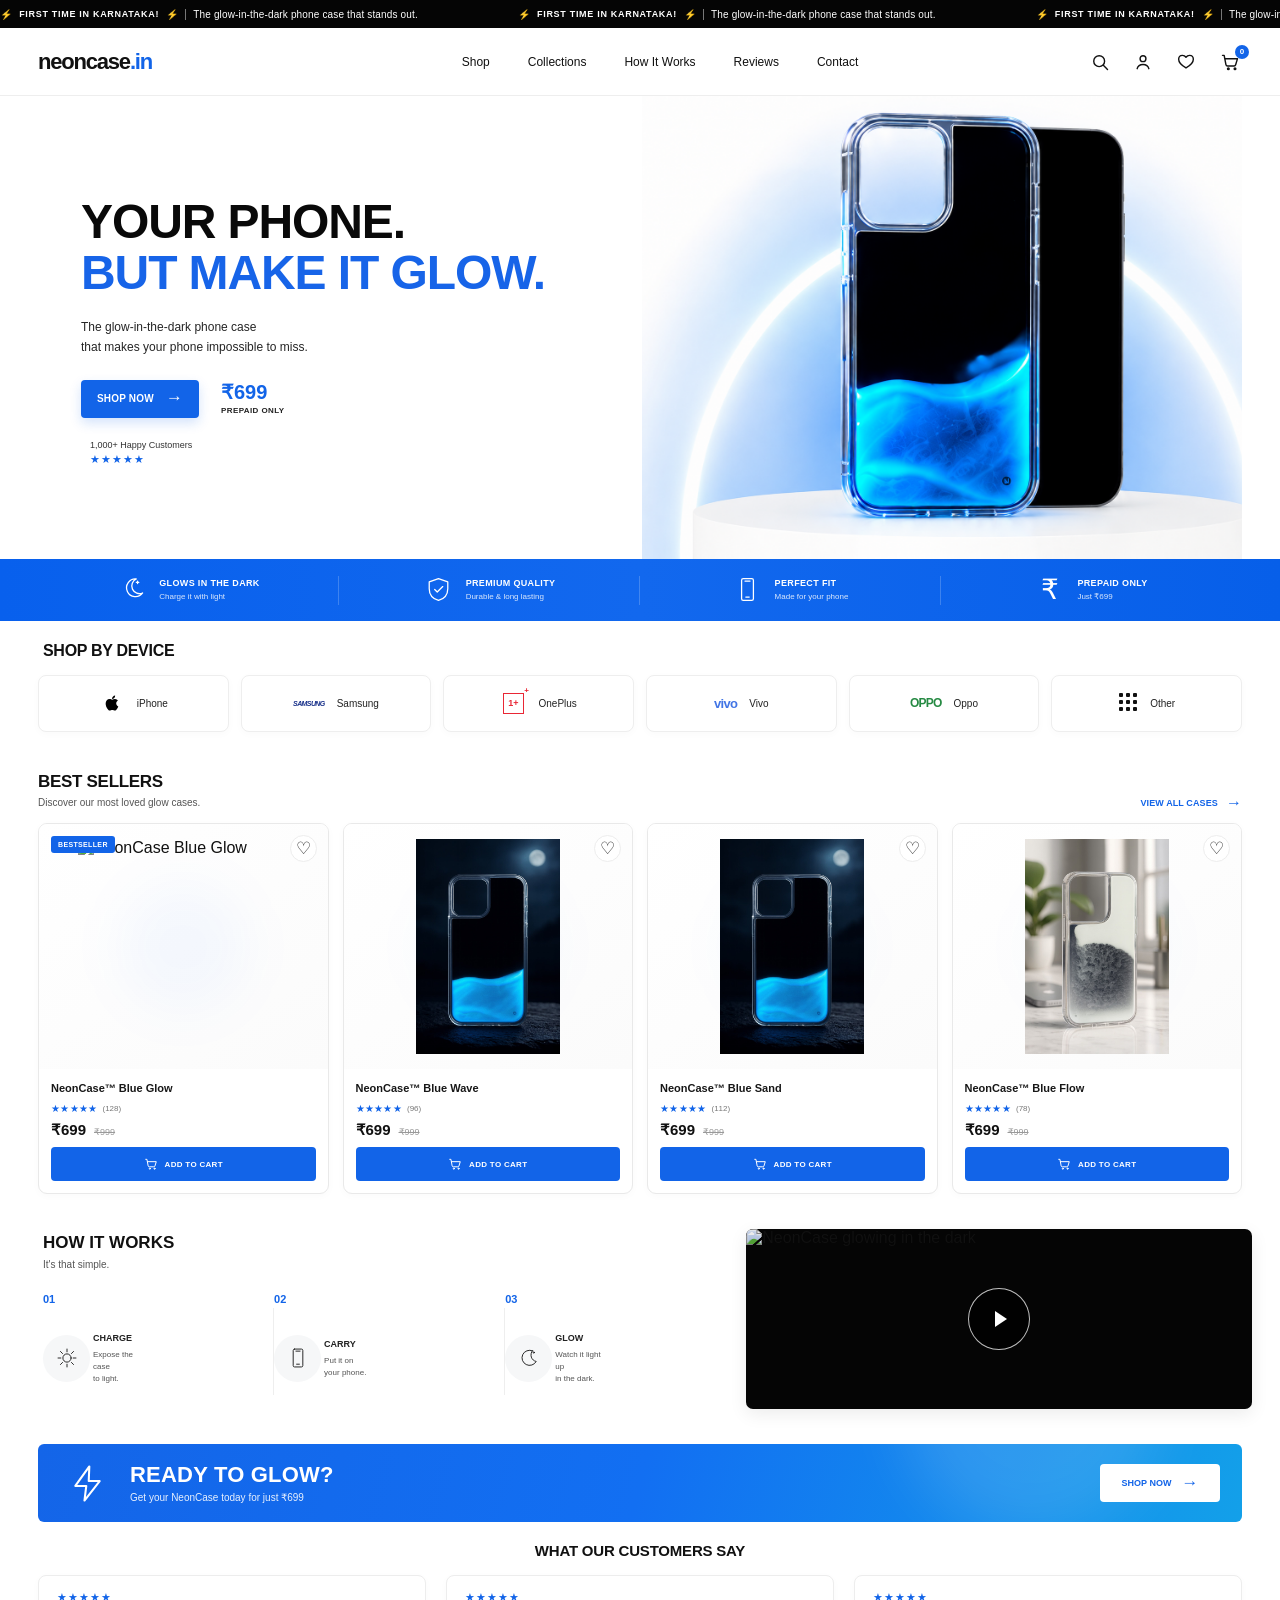
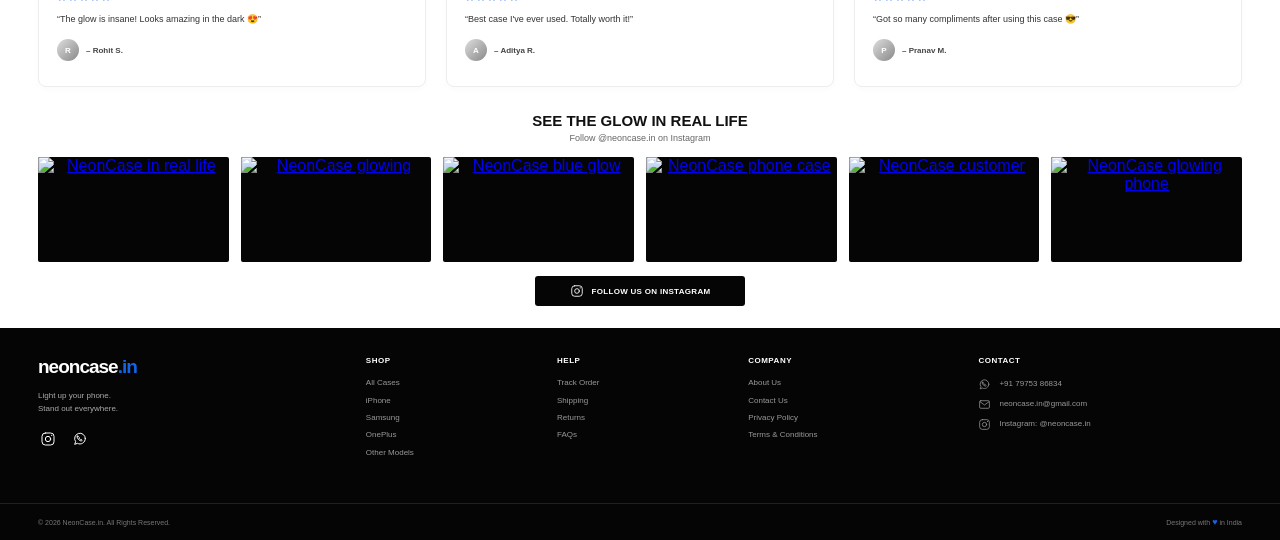
==== commit 45000af9: "Update index.html" ====
--- a/index.html
+++ b/index.html
@@ -527,7 +527,7 @@
                     </span>
 
                     <img
-                        src="product-blue-glow.png"
+                        src="product.png"
                         alt="NeonCase Blue Glow"
                         class="product-image"
                     >
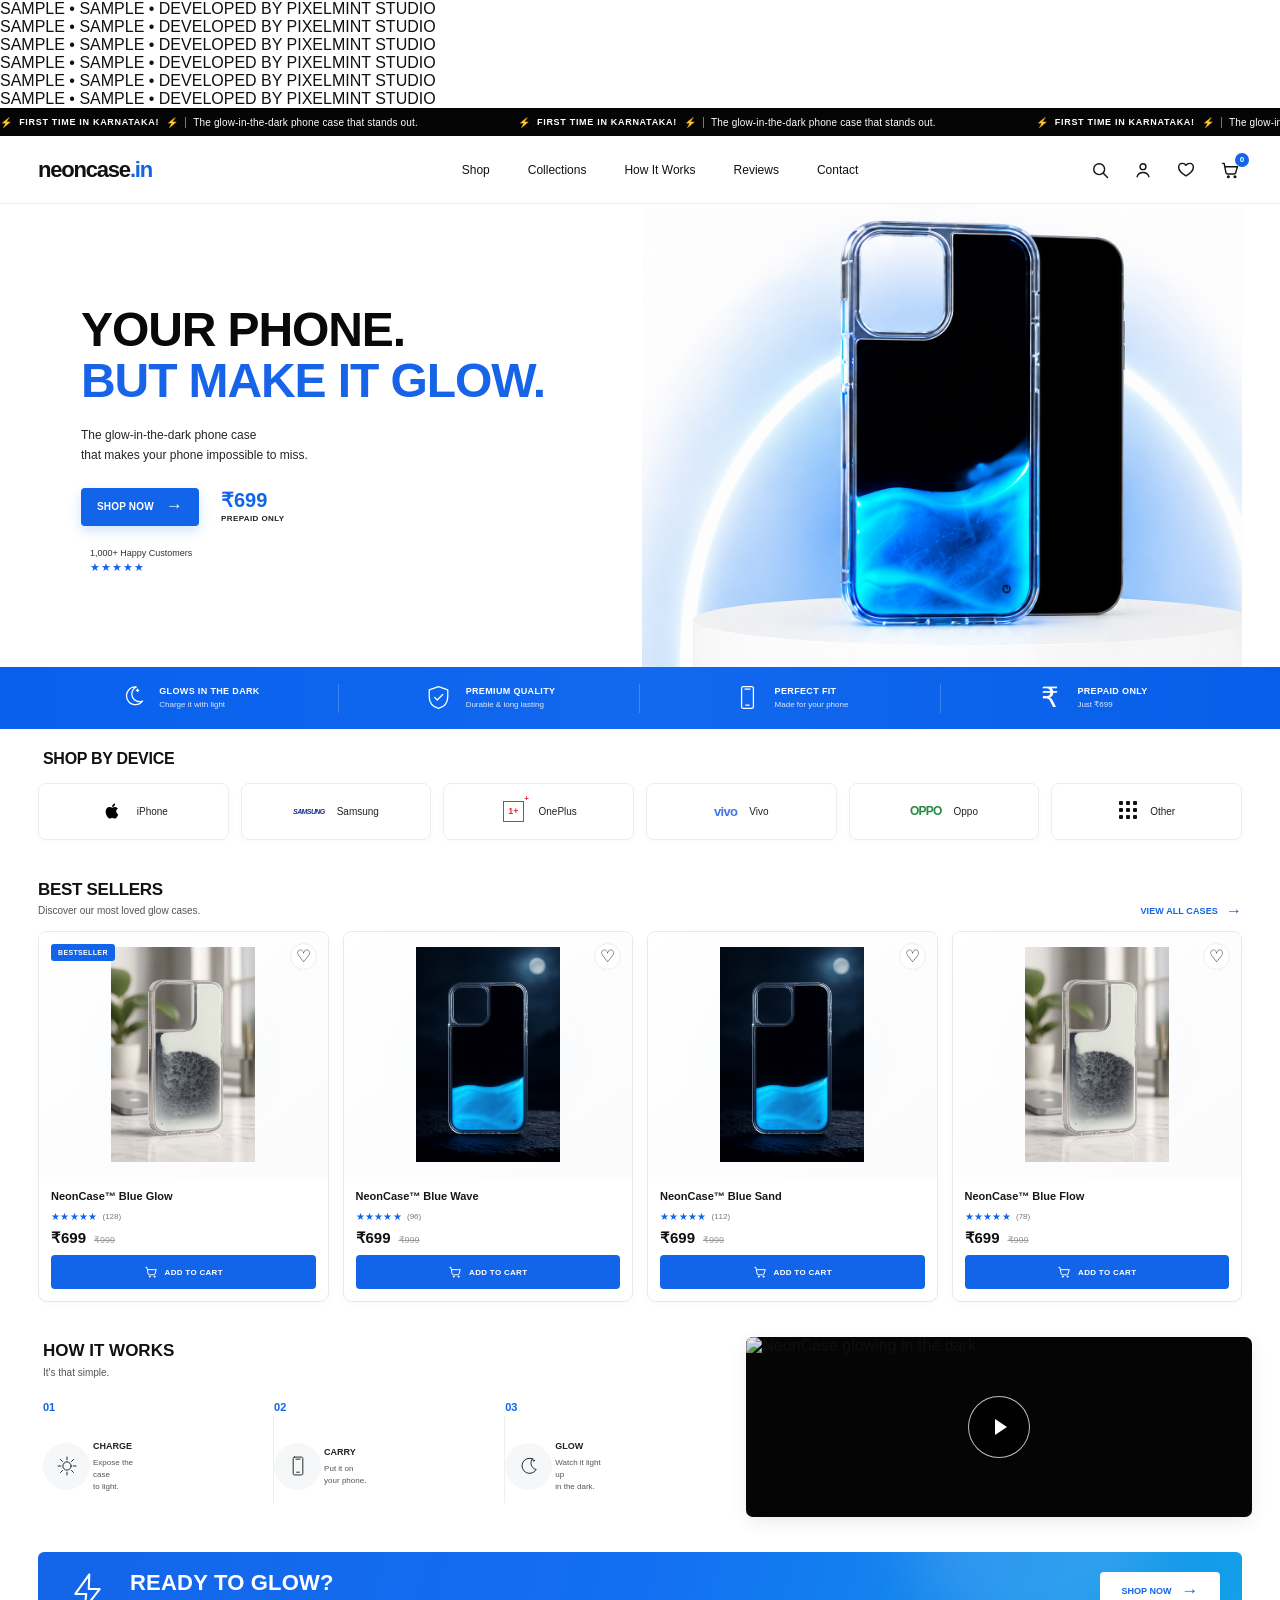
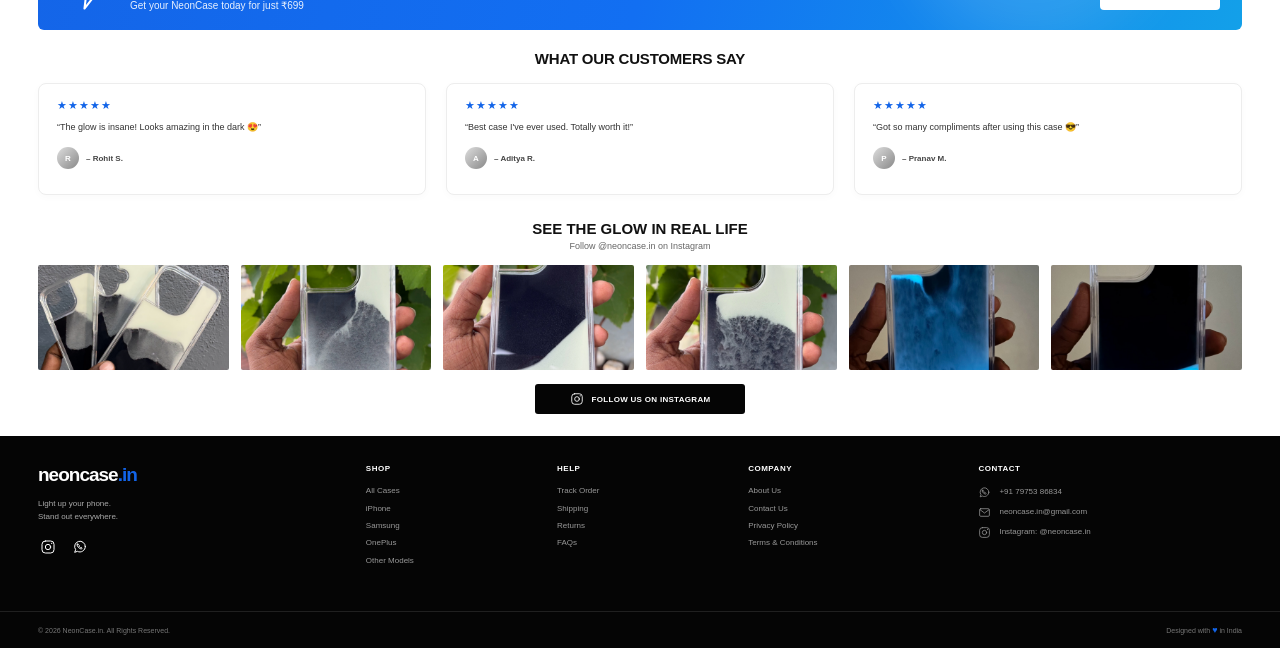
==== commit 7bb1a758: "Update index.html" ====
--- a/index.html
+++ b/index.html
@@ -11,7 +11,37 @@
 </head>
 
 <body>
-
+<!-- =====================================================
+     SAMPLE / DEVELOPMENT WATERMARK
+====================================================== -->
+
+<div class="sample-watermark" aria-hidden="true">
+
+    <div class="watermark-row">
+        SAMPLE • SAMPLE • DEVELOPED BY PIXELMINT STUDIO
+    </div>
+
+    <div class="watermark-row">
+        SAMPLE • SAMPLE • DEVELOPED BY PIXELMINT STUDIO
+    </div>
+
+    <div class="watermark-row">
+        SAMPLE • SAMPLE • DEVELOPED BY PIXELMINT STUDIO
+    </div>
+
+    <div class="watermark-row">
+        SAMPLE • SAMPLE • DEVELOPED BY PIXELMINT STUDIO
+    </div>
+
+    <div class="watermark-row">
+        SAMPLE • SAMPLE • DEVELOPED BY PIXELMINT STUDIO
+    </div>
+
+    <div class="watermark-row">
+        SAMPLE • SAMPLE • DEVELOPED BY PIXELMINT STUDIO
+    </div>
+
+</div>
     <!-- =====================================================
          PART 1 — TOP ANNOUNCEMENT BAR + NAVIGATION
     ====================================================== -->
